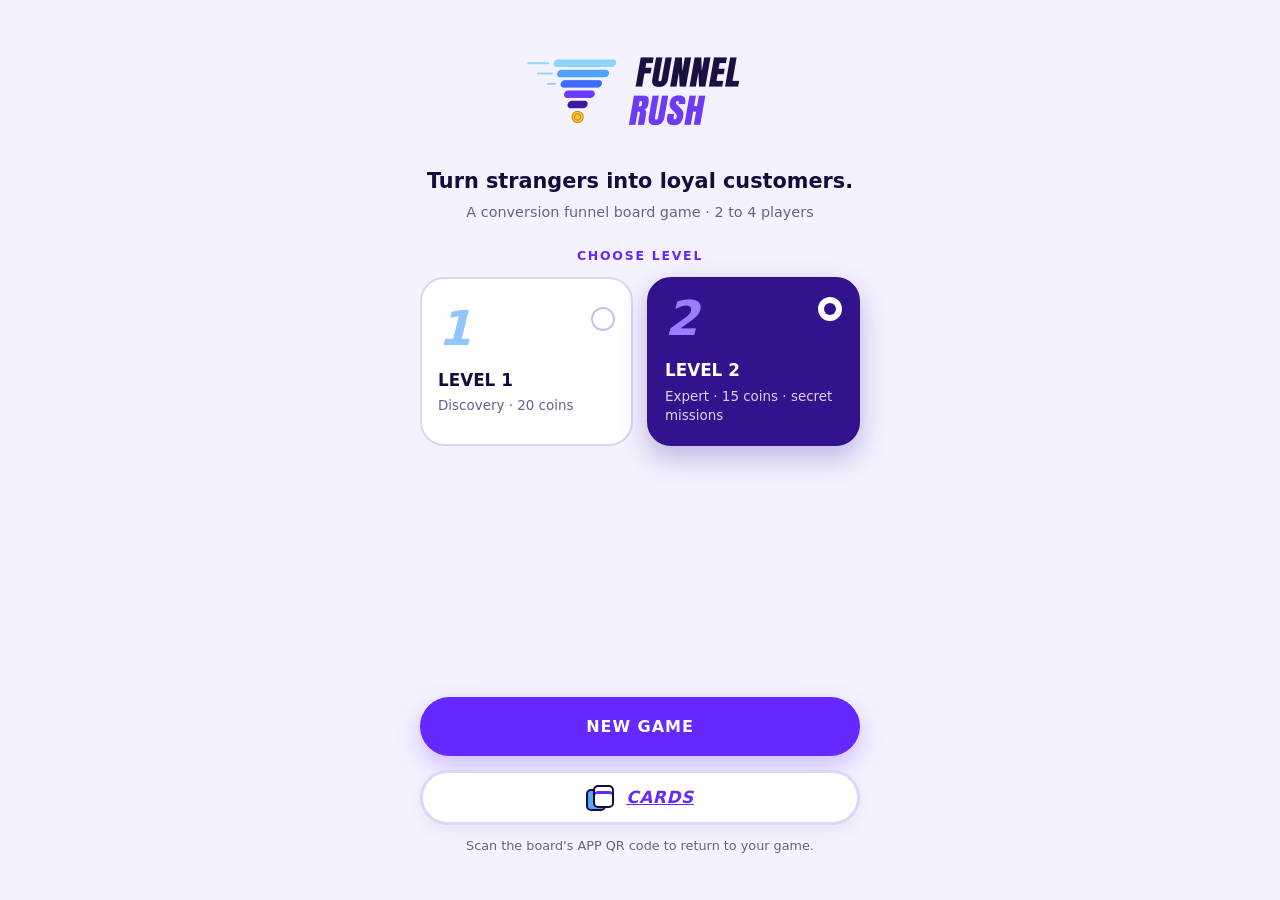
==== index.html @ 6dbc4355 "modif logo + ajout bouton cards" ====
<!doctype html>
<!-- Declare HTML5 document -->
<html lang="en">
<!-- Set document language to English -->
<head>
  <!-- UTF-8 character encoding -->
  <meta charset="utf-8">
  <!-- Mobile viewport configuration including safe-area support -->
  <meta name="viewport" content="width=device-width, initial-scale=1, viewport-fit=cover">
  <!-- Browser theme color matching lavender background -->
  <meta name="theme-color" content="#f4f2ff">
  <!-- Page title -->
  <title>Funnel Rush</title>
  <!-- Main stylesheet -->
  <link rel="stylesheet" href="./css/style.css">
  <!-- Main application module script -->
  <script type="module" src="./js/app.js"></script>
</head>
<body>
  <!-- Centered mobile-first app container -->
  <main class="app-shell">
    <!-- 1. HOME SCREEN -->
    <section id="screen-home" class="home-screen">
      <div>
        <!-- Brand logo (already includes Funnel Rush text) -->
        <img class="hero-logo" src="./FunnelRush_Logo.png" alt="Funnel Rush">
        <!-- Game tagline -->
        <h1 class="hero-title">Turn strangers into loyal customers.</h1>
        <!-- Format and player count note -->
        <p class="hero-subtitle">A conversion funnel board game · 2 to 4 players</p>

        <!-- Level selector prompt -->
        <p class="level-picker-label">Choose level</p>
        <!-- Two-option level radio group -->
        <div class="level-grid" role="radiogroup" aria-label="Choose level">
          <!-- Level 1 card -->
          <button type="button" class="level-card" data-level="1" aria-pressed="false">
            <div class="level-card-top">
              <span class="level-num">1</span>
              <span class="radio-dot"></span>
            </div>
            <div class="level-card-title">Level 1</div>
            <p class="level-card-desc">Discovery · 20 coins</p>
          </button>

          <!-- Level 2 card (selected by default) -->
          <button type="button" class="level-card level-2-card is-selected" data-level="2" aria-pressed="true">
            <div class="level-card-top">
              <span class="level-num">2</span>
              <span class="radio-dot"></span>
            </div>
            <div class="level-card-title">Level 2</div>
            <p class="level-card-desc">Expert · 15 coins · secret missions</p>
          </button>
        </div>
      </div>

      <div>
        <!-- Button advancing to player setup -->
        <button id="btn-new-game" type="button" class="cta-btn">New game</button>
        <!-- Bottom CARDS button opening the Card Guide -->
        <a href="./guide.html" class="cards-pill-btn"><span class="cards-icon" aria-hidden="true"></span><span>CARDS</span></a>
        <!-- Helper note for QR re-entry -->
        <p class="helper-note">Scan the board's APP QR code to return to your game.</p>
      </div>
    </section>

    <!-- 2. PLAYERS SCREEN -->
    <section id="screen-players" class="hidden">
      <!-- Top header with logo only and active level badge -->
      <header class="top-bar">
        <span class="brand-logo-only"><img src="./FunnelRush_Logo.png" alt="Funnel Rush"></span>
        <span id="players-level-badge" class="level-badge is-level-2">Level 2</span>
      </header>

      <!-- Screen heading and prompt -->
      <h1 class="screen-title">Players</h1>
      <p class="screen-subtitle">How many players are at the table?</p>

      <!-- Player count selector (2, 3, or 4) -->
      <div class="count-switcher" role="group" aria-label="Number of players">
        <button type="button" class="count-btn" data-count="2">2</button>
        <button type="button" class="count-btn is-active" data-count="3">3</button>
        <button type="button" class="count-btn" data-count="4">4</button>
      </div>

      <!-- Reminder about names and token colors -->
      <p class="screen-subtitle">Just first names. Each player keeps their token color.</p>

      <!-- Dynamic container for player name inputs -->
      <div id="player-inputs" class="player-inputs"></div>
      <!-- Validation error message if needed -->
      <p id="players-error" class="error-text hidden"></p>

      <!-- Start round 1 button -->
      <button id="btn-start-game" type="button" class="cta-btn">Start game</button>
      <!-- Bottom CARDS button below player names and start button -->
      <a href="./guide.html" class="cards-pill-btn"><span class="cards-icon" aria-hidden="true"></span><span>CARDS</span></a>
    </section>

    <!-- 3. ROUND SCREEN -->
    <section id="screen-round" class="hidden">
      <!-- Top header with logo only and level badge -->
      <header class="top-bar">
        <span class="brand-logo-only"><img src="./FunnelRush_Logo.png" alt="Funnel Rush"></span>
        <span id="round-level-badge" class="level-badge is-level-2">Level 2</span>
      </header>

      <!-- Round counter and 6-bar progress indicator -->
      <div class="round-hero">
        <p id="round-eyebrow" class="eyebrow">Round</p>
        <div id="round-counter" class="round-counter">1/6</div>
        <div id="round-bars" class="round-bars"></div>
      </div>

      <!-- Placeholder or drawn event card -->
      <div id="event-slot"></div>

      <!-- Single contextual round action button -->
      <button id="btn-round-action" type="button" class="cta-btn">Round 1: draw event</button>
      <!-- Bottom CARDS button below the round event and primary action -->
      <a href="./guide.html" class="cards-pill-btn"><span class="cards-icon" aria-hidden="true"></span><span>CARDS</span></a>
    </section>

    <!-- 4. FINAL SCORES SCREEN -->
    <section id="screen-scores" class="hidden">
      <!-- Top header with logo only and level badge -->
      <header class="top-bar">
        <span class="brand-logo-only"><img src="./FunnelRush_Logo.png" alt="Funnel Rush"></span>
        <span id="scores-level-badge" class="level-badge is-level-2">Level 2</span>
      </header>

      <!-- Screen title and instructions -->
      <h1 class="screen-title">Final scores</h1>
      <p id="scores-subtitle" class="screen-subtitle">Count your tokens on the board, enter the numbers, then check completed missions.</p>

      <!-- Score entry form -->
      <form id="scores-form" novalidate>
        <!-- Container where player score cards are rendered -->
        <div id="score-cards"></div>
        <!-- Submit button to calculate final points -->
        <button id="btn-calc-scores" type="submit" class="cta-btn is-gold">Calculate</button>
      </form>
      <!-- Bottom CARDS button at the bottom of the scores screen -->
      <a href="./guide.html" class="cards-pill-btn"><span class="cards-icon" aria-hidden="true"></span><span>CARDS</span></a>
    </section>

    <!-- 5. RESULTS SCREEN -->
    <section id="screen-results" class="hidden">
      <!-- Top header with logo only and level badge -->
      <header class="top-bar">
        <span class="brand-logo-only"><img src="./FunnelRush_Logo.png" alt="Funnel Rush"></span>
        <span id="results-level-badge" class="level-badge is-level-2">Level 2</span>
      </header>

      <!-- Results heading -->
      <h1 class="screen-title">Results</h1>

      <!-- Highlighted winner banner -->
      <div id="winner-banner"></div>
      <!-- Ranked list of remaining players -->
      <div id="runners-list"></div>

      <!-- Best conversion rate bonus legend -->
      <div class="bonus-legend">
        <span class="mini-coin"></span>
        <span>Best conversion rate: +3 bonus points.</span>
      </div>

      <!-- Button opening the reset confirmation modal -->
      <button id="btn-results-new-game" type="button" class="cta-btn is-outline">New game</button>
      <!-- Bottom CARDS button at the bottom of the results screen -->
      <a href="./guide.html" class="cards-pill-btn"><span class="cards-icon" aria-hidden="true"></span><span>CARDS</span></a>
    </section>
  </main>

  <!-- ROUND ADVANCEMENT CONFIRMATION MODAL -->
  <div id="modal-round" class="modal-backdrop hidden" role="dialog" aria-modal="true" aria-labelledby="modal-round-title">
    <div class="modal-card">
      <div class="modal-icon is-purple">?</div>
      <h2 id="modal-round-title" class="modal-title">Everyone played?</h2>
      <p id="modal-round-desc" class="modal-desc"></p>
      <div class="modal-actions">
        <button id="modal-round-cancel" type="button" class="modal-btn cancel">Cancel</button>
        <button id="modal-round-confirm" type="button" class="modal-btn confirm-purple">Yes</button>
      </div>
    </div>
  </div>

  <!-- ERASE GAME CONFIRMATION MODAL -->
  <div id="modal-reset" class="modal-backdrop hidden" role="dialog" aria-modal="true" aria-labelledby="modal-reset-title">
    <div class="modal-card">
      <div class="modal-icon is-danger">!</div>
      <h2 id="modal-reset-title" class="modal-title">Erase game?</h2>
      <p class="modal-desc">Scores will be deleted from this device.</p>
      <div class="modal-actions">
        <button id="modal-reset-cancel" type="button" class="modal-btn cancel">Cancel</button>
        <button id="modal-reset-confirm" type="button" class="modal-btn confirm-danger">Erase</button>
      </div>
    </div>
  </div>
</body>
</html>
---- css/style.css ----
/* Define reusable CSS custom properties (design tokens) for colors and border radii */
:root {
  --bg: #f4f2ff; /* Soft lavender main background */
  --surface: #ffffff; /* Pure white card background */
  --surface-soft: #ebe7fb; /* Light violet tint for secondary badges */
  --ink: #140d3b; /* Deep indigo-black for primary text and headings */
  --muted: #676285; /* Muted slate-violet for subtitles and helper text */
  --line: #dad4f5; /* Subtle border color for cards and inputs */
  --primary: #6528ff; /* Electric purple primary brand accent */
  --primary-hover: #5217eb; /* Darker purple on button hover */
  --level2-bg: #33128e; /* Deep violet surface for Level 2 indicators */
  --level2-tint: #9d7dff; /* Soft violet accent inside Level 2 elements */
  --gold: #f6be28; /* Gold coin and event header accent */
  --gold-soft: #fff6d6; /* Warm cream background for event cards */
  --gold-border: #d99b00; /* Gold border accent */
  --danger: #ff4e6a; /* Coral-pink accent for final round and delete modals */
  --radius-lg: 24px; /* Large rounded corners for main cards and modals */
  --radius-md: 18px; /* Medium rounded corners for list items and inputs */
  --radius-pill: 999px; /* Full pill radius for buttons and badges */
}

/* Apply border-box sizing to all elements so padding never inflates widths */
* {
  box-sizing: border-box;
}

/* Base document and body styling */
html, body {
  margin: 0; /* Remove default browser margins */
  padding: 0; /* Remove default browser padding */
  min-height: 100%; /* Ensure full vertical height */
  background: var(--bg); /* Apply lavender background */
  color: var(--ink); /* Apply primary text color */
  font-family: Inter, ui-sans-serif, system-ui, -apple-system, BlinkMacSystemFont, "Segoe UI", Roboto, sans-serif; /* Clean sans-serif stack */
  line-height: 1.45; /* Comfortable reading line spacing */
  -webkit-font-smoothing: antialiased; /* Crisp font rendering on WebKit browsers */
}

/* Inherit typography on buttons and inputs */
button, input {
  font: inherit; /* Match parent font family and size */
  color: inherit; /* Match parent text color */
}

/* Reset default button styles */
button {
  cursor: pointer; /* Show pointer cursor on interactive buttons */
  border: 0; /* Remove default border */
  background: none; /* Remove default background */
}

/* Utility class to hide elements reliably */
.hidden {
  display: none !important; /* Force hide even over other display rules */
}

/* Centered mobile-first container shell */
.app-shell {
  width: 100%; /* Full width on small screens */
  max-width: 480px; /* Constrain width like a mobile app screen */
  min-height: 100dvh; /* Fill dynamic viewport height */
  margin: 0 auto; /* Center horizontally */
  padding: 20px 20px 32px; /* Outer spacing */
  display: flex; /* Flex layout for vertical screen flow */
  flex-direction: column; /* Stack children vertically */
  position: relative; /* Positioning context for child elements */
}

/* Top navigation / status bar */
.top-bar {
  display: flex; /* Place logo and level badge side by side */
  align-items: center; /* Vertically center items */
  justify-content: space-between; /* Push items to opposite edges */
  gap: 12px; /* Minimum spacing between logo and badge */
  margin-bottom: 20px; /* Space below top bar */
}

/* Compact brand logo inside inner headers without duplicate text */
.brand-logo-only {
  display: inline-flex; /* Keep logo aligned cleanly on the left */
  align-items: center; /* Vertically center logo image */
  line-height: 1; /* Avoid extra line-height spacing */
}

/* Logo image size inside inner headers */
.brand-logo-only img {
  height: 34px; /* Crisp header logo height */
  width: auto; /* Keep natural aspect ratio */
  display: block; /* Prevent inline baseline gap */
}

/* Level pill badge in the header */
.level-badge {
  display: inline-flex; /* Inline flex pill */
  align-items: center; /* Vertically center label */
  justify-content: center; /* Horizontally center label */
  padding: 7px 16px; /* Inner pill padding */
  border-radius: var(--radius-pill); /* Pill shape */
  font-size: 0.78rem; /* Small uppercase label size */
  font-weight: 900; /* Heavy label weight */
  letter-spacing: 0.08em; /* Wide tracking for uppercase badge */
  text-transform: uppercase; /* Force uppercase text */
}

/* Styling for Level 1 badge */
.level-badge.is-level-1 {
  background: var(--surface); /* White background */
  color: var(--primary); /* Purple text */
  border: 2px solid var(--line); /* Soft lavender border */
}

/* Styling for Level 2 badge */
.level-badge.is-level-2 {
  background: var(--level2-bg); /* Deep violet background */
  color: #ffffff; /* White text */
}

/* Small uppercase label above major numbers or sections */
.eyebrow {
  margin: 0; /* Remove default margin */
  font-size: 0.78rem; /* Small uppercase size */
  font-weight: 900; /* Heavy weight */
  letter-spacing: 0.16em; /* Wide tracking */
  text-transform: uppercase; /* Uppercase styling */
  color: var(--primary); /* Default purple accent */
}

/* Red/coral eyebrow styling used on final round */
.eyebrow.is-final {
  color: var(--danger); /* Coral accent */
}

/* Reset top margins on headings and paragraphs */
h1, h2, h3, p {
  margin-top: 0; /* Prevent unexpected top spacing */
}

/* Home screen vertical layout */
.home-screen {
  flex: 1; /* Take available vertical height */
  display: flex; /* Flex column layout */
  flex-direction: column; /* Stack top content and bottom CTA */
  justify-content: space-between; /* Distribute top block and bottom action */
  text-align: center; /* Center-align home content */
  padding-top: 8px; /* Subtle top breathing room */
}

/* Main logo image on the home screen */
.hero-logo {
  max-width: 250px; /* Cap logo width */
  width: 100%; /* Responsive width */
  height: auto; /* Keep aspect ratio */
  margin: 4px auto 14px; /* Center horizontally and space below */
  display: block; /* Block element */
}

/* Main tagline on the home screen */
.hero-title {
  font-size: 1.3rem; /* Prominent tagline size */
  font-weight: 800; /* Bold weight */
  margin-bottom: 6px; /* Space before subtitle */
}

/* Subtitle explaining game format on home screen */
.hero-subtitle {
  color: var(--muted); /* Muted text */
  font-size: 0.9rem; /* Slightly smaller body text */
  margin-bottom: 24px; /* Space before level selector */
}

/* Label above the two level selector cards */
.level-picker-label {
  font-size: 0.78rem; /* Small uppercase label */
  font-weight: 900; /* Heavy weight */
  letter-spacing: 0.14em; /* Wide tracking */
  text-transform: uppercase; /* Uppercase text */
  color: var(--primary); /* Purple accent */
  margin-bottom: 12px; /* Space before cards */
}

/* Two-column grid for Level 1 and Level 2 cards */
.level-grid {
  display: grid; /* CSS grid */
  grid-template-columns: 1fr 1fr; /* Two equal columns */
  gap: 14px; /* Gap between cards */
  margin-bottom: 20px; /* Space below cards */
}

/* Individual level option card */
.level-card {
  position: relative; /* Positioning context */
  text-align: left; /* Left-align text inside card */
  border-radius: var(--radius-lg); /* Rounded card corners */
  padding: 18px 16px; /* Inner card padding */
  background: var(--surface); /* White background */
  border: 2px solid var(--line); /* Default border */
  transition: transform 0.15s ease, border-color 0.15s ease, box-shadow 0.15s ease; /* Smooth state transitions */
}

/* Press feedback on level card */
.level-card:active {
  transform: scale(0.98); /* Subtle press shrink */
}

/* Active selected state for Level 1 card */
.level-card.is-selected {
  border-color: var(--primary); /* Highlight border in purple */
  box-shadow: 0 10px 24px rgba(101, 40, 255, 0.14); /* Soft purple elevation */
}

/* Active selected state for Level 2 card */
.level-card.level-2-card.is-selected {
  background: var(--level2-bg); /* Deep violet fill */
  border-color: var(--level2-bg); /* Matching border */
  color: #ffffff; /* White text */
  box-shadow: 0 12px 28px rgba(51, 18, 142, 0.28); /* Deeper shadow */
}

/* Top row inside level card (big number + radio circle) */
.level-card-top {
  display: flex; /* Horizontal flex row */
  justify-content: space-between; /* Number left, radio right */
  align-items: flex-start; /* Align to top */
  margin-bottom: 18px; /* Space before title */
}

/* Giant italic number inside level card */
.level-num {
  font-size: 3rem; /* Large display number */
  font-weight: 900; /* Extra bold */
  font-style: italic; /* Italic slant */
  line-height: 0.9; /* Tight vertical height */
  color: #93c5fd; /* Light blue for Level 1 */
}

/* Soft purple number for Level 2 card */
.level-card.level-2-card .level-num {
  color: var(--level2-tint); /* Light violet tint */
}

/* Outer circle of the custom radio indicator */
.radio-dot {
  width: 24px; /* Circle width */
  height: 24px; /* Circle height */
  border-radius: 50%; /* Full circle */
  border: 2px solid #c9c2e8; /* Unselected ring color */
  display: grid; /* Center inner dot */
  place-items: center; /* Center both axes */
  background: #ffffff; /* White fill */
}

/* Selected radio ring on Level 1 */
.level-card.is-selected .radio-dot {
  border-color: var(--primary); /* Purple ring */
}

/* Selected radio ring on Level 2 */
.level-card.level-2-card.is-selected .radio-dot {
  border-color: #ffffff; /* White ring */
}

/* Inner dot when Level 1 card is selected */
.level-card.is-selected .radio-dot::after {
  content: ""; /* Required for pseudo-element */
  width: 12px; /* Inner dot diameter */
  height: 12px; /* Inner dot diameter */
  border-radius: 50%; /* Circular dot */
  background: var(--primary); /* Purple inner dot */
}

/* Inner dot when Level 2 card is selected */
.level-card.level-2-card.is-selected .radio-dot::after {
  background: var(--level2-bg); /* Deep violet inner dot on white ring */
}

/* Level card heading */
.level-card-title {
  font-size: 1.05rem; /* Card title size */
  font-weight: 900; /* Heavy weight */
  text-transform: uppercase; /* Uppercase */
  margin-bottom: 4px; /* Small gap below title */
}

/* Level card short description */
.level-card-desc {
  font-size: 0.84rem; /* Small description */
  color: var(--muted); /* Muted text */
  margin: 0; /* No bottom margin */
}

/* Light text for description inside selected Level 2 card */
.level-card.level-2-card.is-selected .level-card-desc {
  color: rgba(255, 255, 255, 0.82); /* Translucent white */
}

/* Primary full-width pill CTA button */
.cta-btn {
  width: 100%; /* Full width */
  padding: 18px 22px; /* Generous touch target */
  border-radius: var(--radius-pill); /* Pill shape */
  font-size: 1rem; /* Button text size */
  font-weight: 900; /* Heavy weight */
  letter-spacing: 0.06em; /* Uppercase tracking */
  text-transform: uppercase; /* Uppercase label */
  background: var(--primary); /* Purple background */
  color: #ffffff; /* White text */
  box-shadow: 0 10px 24px rgba(101, 40, 255, 0.25); /* Soft elevation */
  transition: transform 0.14s ease, background 0.14s ease; /* Smooth feedback */
}

/* Hover state for primary CTA */
.cta-btn:hover {
  background: var(--primary-hover); /* Darker purple */
}

/* Active press state for CTA */
.cta-btn:active {
  transform: scale(0.985); /* Slight press down */
}

/* Gold CTA variant used for final score calculation */
.cta-btn.is-gold {
  background: var(--gold); /* Gold fill */
  color: var(--ink); /* Dark text for contrast */
  box-shadow: 0 10px 24px rgba(246, 190, 40, 0.3); /* Gold shadow */
}

/* Outlined secondary CTA variant */
.cta-btn.is-outline {
  background: #ffffff; /* White fill */
  color: var(--primary); /* Purple text */
  border: 2px solid var(--primary); /* Purple border */
  box-shadow: none; /* Flat outline style */
}

/* Pill button matching bouton cards.png (double card icon + purple CARDS label) */
.cards-pill-btn {
  width: 100%; /* Full width inside mobile container */
  margin-top: 14px; /* Space below preceding block or CTA */
  padding: 12px 20px; /* Pill height matching visual mockup */
  border-radius: var(--radius-pill); /* Full capsule border radius */
  background: var(--surface); /* Crisp white interior fill */
  border: 3px solid #dcd6f7; /* Soft lavender pill border */
  color: var(--primary); /* Electric purple label color */
  font-size: 1.05rem; /* Bold pill label size */
  font-weight: 900; /* Heavy display weight */
  font-style: italic; /* Dynamic italic styling */
  letter-spacing: 0.04em; /* Slight letter spacing */
  text-transform: uppercase; /* Force uppercase CARDS */
  display: inline-flex; /* Align icon and label horizontally */
  align-items: center; /* Vertically center icon and text */
  justify-content: center; /* Center content inside pill */
  gap: 12px; /* Space between card stack icon and CARDS text */
  box-shadow: 0 6px 16px rgba(20, 13, 59, 0.05); /* Subtle elevation */
  transition: transform 0.14s ease, border-color 0.14s ease; /* Smooth feedback */
}

/* Hover feedback on CARDS pill button */
.cards-pill-btn:hover {
  border-color: var(--primary); /* Highlight border in purple on hover */
}

/* Active press feedback on CARDS pill button */
.cards-pill-btn:active {
  transform: scale(0.985); /* Subtle press shrink */
}

/* Double overlapping cards icon inside CARDS pill button */
.cards-icon {
  position: relative; /* Anchor overlapping back and front cards */
  width: 28px; /* Icon bounding width */
  height: 24px; /* Icon bounding height */
  flex-shrink: 0; /* Prevent icon distortion */
}

/* Back blue card of the overlapping pair */
.cards-icon::before {
  content: ""; /* Required for pseudo-element */
  position: absolute; /* Position slightly left and down */
  left: 0; /* Left offset */
  top: 4px; /* Top offset */
  width: 16px; /* Card width */
  height: 18px; /* Card height */
  border-radius: 5px; /* Rounded card corners */
  background: #55a8ff; /* Sky/royal blue card fill */
  border: 2.5px solid var(--ink); /* Dark ink outline */
}

/* Front white card of the overlapping pair */
.cards-icon::after {
  content: ""; /* Required for pseudo-element */
  position: absolute; /* Position overlapping to the right and top */
  right: 0; /* Right offset */
  top: 0; /* Top offset */
  width: 17px; /* Card width */
  height: 19px; /* Card height */
  border-radius: 5px; /* Rounded card corners */
  background: #ffffff; /* White card face */
  border: 2.5px solid var(--ink); /* Dark ink outline */
  box-shadow: inset 0 5px 0 -1px #ffffff, inset 0 8px 0 -1px var(--primary); /* Small purple bar inside front card */
}

/* Subtle helper caption below actions */
.helper-note {
  margin-top: 12px; /* Top spacing */
  font-size: 0.8rem; /* Small caption size */
  color: var(--muted); /* Muted text */
  text-align: center; /* Centered text */
}

/* Large italic screen title used on inner screens */
.screen-title {
  font-size: 2.2rem; /* Bold display size */
  font-weight: 900; /* Extra bold */
  font-style: italic; /* Italic emphasis */
  text-transform: uppercase; /* Uppercase */
  letter-spacing: -0.01em; /* Tight display kerning */
  margin-bottom: 4px; /* Space below heading */
}

/* Subtitle below screen title */
.screen-subtitle {
  color: var(--muted); /* Muted text */
  font-size: 0.95rem; /* Body size */
  margin-bottom: 18px; /* Space below subtitle */
}

/* 3-button switcher for choosing 2, 3, or 4 players */
.count-switcher {
  display: grid; /* Grid layout */
  grid-template-columns: repeat(3, 1fr); /* 3 equal columns */
  gap: 10px; /* Gap between count buttons */
  margin-bottom: 18px; /* Space below switcher */
}

/* Individual player count button */
.count-btn {
  padding: 14px 10px; /* Button padding */
  border-radius: 16px; /* Rounded corners */
  background: var(--surface); /* White background */
  border: 2px solid var(--line); /* Default border */
  font-size: 1.35rem; /* Large number */
  font-weight: 900; /* Heavy weight */
  font-style: italic; /* Italic number */
  color: var(--ink); /* Dark text */
}

/* Selected player count button */
.count-btn.is-active {
  background: var(--primary); /* Purple fill */
  border-color: var(--primary); /* Matching border */
  color: #ffffff; /* White text */
}

/* Stack of player name inputs */
.player-inputs {
  display: flex; /* Vertical stack */
  flex-direction: column; /* Column direction */
  gap: 12px; /* Space between rows */
  margin-bottom: 24px; /* Space before start button */
}

/* Row containing player color swatch and name input */
.player-name-row {
  display: flex; /* Horizontal row */
  align-items: center; /* Vertically center swatch and input */
  gap: 12px; /* Gap between swatch and field */
}

/* Colored token circle representing each player */
.token-swatch {
  width: 26px; /* Circle diameter */
  height: 26px; /* Circle diameter */
  border-radius: 50%; /* Full circle */
  flex-shrink: 0; /* Prevent squishing */
  border: 4px solid var(--ink); /* Dark ring around token color */
}

/* Text input for player name */
.name-input {
  flex: 1; /* Fill remaining row width */
  padding: 14px 16px; /* Comfortable input padding */
  border-radius: 16px; /* Rounded input box */
  background: var(--surface); /* White background */
  border: 2px solid var(--line); /* Default border */
  font-size: 1rem; /* Input text size */
  font-weight: 700; /* Bold name text */
  outline: none; /* Custom focus border used instead */
}

/* Focus state on player name input */
.name-input:focus {
  border-color: var(--primary); /* Highlight border on focus */
}

/* Centered round header block */
.round-hero {
  text-align: center; /* Center round indicator */
  margin-bottom: 18px; /* Space before event card */
}

/* Giant round fraction display (e.g. 1/6, 3/6, 6/6) */
.round-counter {
  font-size: 4.2rem; /* Very large counter */
  font-weight: 900; /* Extra bold */
  font-style: italic; /* Italic styling */
  line-height: 0.95; /* Tight line height */
  margin: 6px 0 14px; /* Vertical spacing */
}

/* 6-segment progress indicator row */
.round-bars {
  display: grid; /* Grid of 6 segments */
  grid-template-columns: repeat(6, 1fr); /* 6 equal bars */
  gap: 8px; /* Gap between segments */
}

/* Single round progress bar segment */
.round-bar {
  height: 7px; /* Thin bar height */
  border-radius: var(--radius-pill); /* Pill ends */
  background: #dcd6f7; /* Inactive segment color */
}

/* Completed/active round segment */
.round-bar.is-done {
  background: var(--primary); /* Purple active bar */
}

/* Final round (6/6) progress bar color */
.round-bar.is-final {
  background: var(--danger); /* Coral bar on last round */
}

/* Dashed placeholder box before drawing the round's event */
.event-placeholder {
  border: 2.5px dashed #9d87f5; /* Dashed purple border */
  border-radius: var(--radius-lg); /* Rounded box */
  background: rgba(255, 255, 255, 0.72); /* Translucent white card */
  padding: 36px 22px; /* Generous inner spacing */
  text-align: center; /* Centered text */
  margin-bottom: 22px; /* Space before action button */
}

/* Question mark badge inside placeholder */
.q-badge {
  width: 56px; /* Badge diameter */
  height: 56px; /* Badge diameter */
  border-radius: 50%; /* Circular badge */
  background: var(--surface-soft); /* Soft purple circle */
  color: var(--primary); /* Purple question mark */
  font-size: 1.6rem; /* Large question mark */
  font-weight: 900; /* Bold weight */
  display: grid; /* Center character */
  place-items: center; /* Center horizontally and vertically */
  margin: 0 auto 14px; /* Center horizontally and space below */
}

/* Drawn event card container */
.event-card-box {
  border-radius: var(--radius-lg); /* Rounded card */
  overflow: hidden; /* Clip header corners cleanly */
  background: var(--gold-soft); /* Soft yellow card body */
  border: 2px solid var(--gold-border); /* Gold border */
  margin-bottom: 22px; /* Space before button */
  box-shadow: 0 10px 24px rgba(217, 155, 0, 0.12); /* Subtle warm shadow */
}

/* Yellow banner header at top of event card */
.event-card-head {
  background: var(--gold); /* Solid gold banner */
  padding: 12px 18px; /* Header padding */
  display: flex; /* Label left, exclamation circle right */
  align-items: center; /* Vertically center */
  justify-content: space-between; /* Spread items */
  font-size: 0.78rem; /* Small banner text */
  font-weight: 900; /* Heavy weight */
  letter-spacing: 0.12em; /* Uppercase tracking */
  text-transform: uppercase; /* Uppercase */
}

/* Dark circular exclamation badge inside event header */
.event-excl {
  width: 24px; /* Circle diameter */
  height: 24px; /* Circle diameter */
  border-radius: 50%; /* Full circle */
  background: var(--ink); /* Dark fill */
  color: #ffffff; /* White exclamation mark */
  display: grid; /* Center symbol */
  place-items: center; /* Center both axes */
  font-size: 0.85rem; /* Symbol size */
}

/* Body area of the event card */
.event-card-body {
  padding: 20px 18px; /* Card body padding */
}

/* Event name heading */
.event-title {
  font-size: 1.55rem; /* Bold event title */
  font-weight: 900; /* Heavy weight */
  font-style: italic; /* Italic emphasis */
  text-transform: uppercase; /* Uppercase */
  margin-bottom: 10px; /* Space before effect */
}

/* Event effect description */
.event-effect {
  font-size: 1rem; /* Readable effect text */
  font-weight: 700; /* Semi-bold/bold */
  margin-bottom: 18px; /* Space before footer note */
}

/* Footer reminder inside event card */
.event-footer-tip {
  border-top: 1px solid rgba(20, 13, 59, 0.14); /* Subtle divider line */
  padding-top: 12px; /* Space above note */
  font-size: 0.84rem; /* Small note size */
  color: var(--muted); /* Muted text */
  margin: 0; /* No bottom margin */
}

/* Player score entry card on Final Scores screen */
.score-card {
  background: var(--surface); /* White card */
  border: 2px solid var(--line); /* Default border */
  border-radius: var(--radius-lg); /* Rounded card */
  padding: 16px; /* Inner padding */
  margin-bottom: 14px; /* Gap between player score cards */
}

/* Highlight card border when validation fails */
.score-card.has-error {
  border-color: var(--danger); /* Coral error border */
}

/* Header row inside score card (player name + optional Mission +5 toggle) */
.score-card-head {
  display: flex; /* Horizontal row */
  align-items: center; /* Vertically center */
  justify-content: space-between; /* Name left, mission toggle right */
  gap: 10px; /* Gap between elements */
  margin-bottom: 12px; /* Space before 2x2 inputs */
}

/* Player name and color dot inside score card */
.player-ident {
  display: flex; /* Horizontal flex */
  align-items: center; /* Center vertically */
  gap: 10px; /* Gap between swatch and name */
  font-size: 1.15rem; /* Player name size */
  font-weight: 900; /* Heavy weight */
  text-transform: uppercase; /* Uppercase name */
}

/* Mission +5 checkbox pill toggle (Level 2 only) */
.mission-toggle {
  display: inline-flex; /* Inline pill */
  align-items: center; /* Center checkbox and text */
  gap: 8px; /* Space between checkbox and label */
  padding: 8px 12px; /* Pill padding */
  border-radius: 12px; /* Rounded pill */
  border: 2px solid var(--line); /* Border */
  background: var(--bg); /* Soft background */
  font-size: 0.76rem; /* Compact label */
  font-weight: 900; /* Heavy weight */
  text-transform: uppercase; /* Uppercase */
  cursor: pointer; /* Pointer cursor */
}

/* Native checkbox inside mission toggle */
.mission-toggle input {
  accent-color: var(--primary); /* Purple checkbox accent */
  width: 16px; /* Checkbox width */
  height: 16px; /* Checkbox height */
}

/* Checked visual state for Mission +5 pill */
.mission-toggle.is-checked {
  background: var(--level2-bg); /* Deep violet fill */
  border-color: var(--level2-bg); /* Matching border */
  color: #ffffff; /* White text */
}

/* 2x2 grid for the 4 numeric inputs per player */
.metrics-grid {
  display: grid; /* Grid layout */
  grid-template-columns: 1fr 1fr; /* Two columns */
  gap: 10px; /* Gap between metric boxes */
}

/* Individual metric input tile */
.metric-box {
  position: relative; /* Context for left accent bar */
  background: #f6f4ff; /* Soft input tile fill */
  border: 2px solid transparent; /* Reserve border space */
  border-radius: 14px; /* Rounded tile */
  padding: 10px 12px 10px 16px; /* Extra left padding for accent bar */
}

/* Left vertical color stripe on metric tile */
.metric-box::before {
  content: ""; /* Required for pseudo-element */
  position: absolute; /* Position on left edge */
  left: 6px; /* Inset from left */
  top: 10px; /* Top inset */
  bottom: 10px; /* Bottom inset */
  width: 4px; /* Thin vertical bar */
  border-radius: 99px; /* Rounded bar ends */
  background: var(--primary); /* Default purple bar */
}

/* Gold accent bar for remaining coins */
.metric-box.is-gold::before {
  background: var(--gold); /* Gold bar */
}

/* Dark accent bar for market tokens */
.metric-box.is-dark::before {
  background: var(--ink); /* Dark bar */
}

/* Focus state when typing inside a metric tile */
.metric-box:focus-within {
  border-color: var(--primary); /* Purple border */
  background: #ffffff; /* Bright white surface */
}

/* Metric tile label */
.metric-box label {
  display: block; /* Block label above number */
  font-size: 0.68rem; /* Small uppercase label */
  font-weight: 800; /* Bold label */
  letter-spacing: 0.08em; /* Tracking */
  text-transform: uppercase; /* Uppercase */
  color: var(--muted); /* Muted color */
  margin-bottom: 2px; /* Small gap before input */
}

/* Numeric input inside metric tile */
.metric-box input {
  width: 100%; /* Full tile width */
  border: 0; /* Borderless inside tile */
  background: transparent; /* Transparent fill */
  font-size: 1.35rem; /* Large numeric display */
  font-weight: 900; /* Heavy numbers */
  outline: none; /* Clean focus */
  padding: 0; /* No extra padding */
}

/* Validation error message text */
.error-text {
  color: var(--danger); /* Coral error color */
  font-size: 0.82rem; /* Small readable error */
  font-weight: 700; /* Bold error text */
  margin-top: 8px; /* Space above message */
}

/* Highlighted winner card on Results screen */
.winner-card {
  background: var(--primary); /* Purple winner card */
  color: #ffffff; /* White text */
  border-radius: var(--radius-lg); /* Rounded card */
  padding: 20px; /* Inner padding */
  display: flex; /* Left info + right coin badge */
  align-items: center; /* Vertically center */
  justify-content: space-between; /* Spread info and score coin */
  gap: 14px; /* Gap between left and right */
  margin-bottom: 14px; /* Space before runners-up */
  box-shadow: 0 14px 30px rgba(101, 40, 255, 0.25); /* Elevation shadow */
}

/* Small "WINNER" label inside winner card */
.winner-eyebrow {
  font-size: 0.72rem; /* Small label */
  font-weight: 900; /* Heavy weight */
  letter-spacing: 0.16em; /* Wide tracking */
  text-transform: uppercase; /* Uppercase */
  opacity: 0.85; /* Subtle contrast */
  margin-bottom: 6px; /* Space below label */
}

/* Winner name row */
.winner-name-row {
  display: flex; /* Color dot + name */
  align-items: center; /* Vertically center */
  gap: 10px; /* Space between dot and name */
  font-size: 1.8rem; /* Large winner name */
  font-weight: 900; /* Extra bold */
  font-style: italic; /* Italic display */
  text-transform: uppercase; /* Uppercase */
  line-height: 1.05; /* Tight line height */
}

/* White-bordered color dot next to winner name */
.winner-dot {
  width: 22px; /* Dot diameter */
  height: 22px; /* Dot diameter */
  border-radius: 50%; /* Full circle */
  border: 3px solid #ffffff; /* White outline */
  flex-shrink: 0; /* Prevent shrinking */
}

/* Conversion rate and bonus summary inside winner card */
.winner-meta {
  font-size: 0.88rem; /* Meta text size */
  margin-top: 8px; /* Space above meta */
  opacity: 0.92; /* Slightly softer white */
}

/* Gold coin medallion displaying total points */
.score-coin {
  width: 88px; /* Coin width */
  height: 88px; /* Coin height */
  border-radius: 50%; /* Circular coin */
  background: var(--gold); /* Gold background */
  color: var(--ink); /* Dark points text */
  border: 4px solid #e0a300; /* Outer gold rim */
  display: flex; /* Stack points and "POINTS" label */
  flex-direction: column; /* Vertical stack */
  align-items: center; /* Center horizontally */
  justify-content: center; /* Center vertically */
  flex-shrink: 0; /* Keep circular shape */
  box-shadow: inset 0 0 0 3px rgba(255, 255, 255, 0.45); /* Inner coin shine */
}

/* Total score number inside coin */
.score-coin strong {
  font-size: 1.85rem; /* Prominent score */
  font-weight: 900; /* Extra bold */
  line-height: 1; /* Tight height */
}

/* "POINTS" caption inside coin */
.score-coin span {
  font-size: 0.65rem; /* Small label */
  font-weight: 900; /* Heavy weight */
  letter-spacing: 0.1em; /* Tracking */
}

/* Secondary ranking row for positions 2, 3, and 4 */
.runner-up-card {
  background: var(--surface); /* White card */
  border: 2px solid var(--line); /* Soft border */
  border-radius: 18px; /* Rounded card */
  padding: 14px 16px; /* Inner padding */
  display: flex; /* Left rank + info, right points */
  align-items: center; /* Vertically center */
  justify-content: space-between; /* Spread left and right */
  gap: 12px; /* Gap */
  margin-bottom: 10px; /* Space between rows */
}

/* Circular position badge (2, 3, 4) */
.rank-badge {
  width: 30px; /* Badge width */
  height: 30px; /* Badge height */
  border-radius: 50%; /* Circle */
  color: #ffffff; /* White rank digit */
  font-weight: 900; /* Bold digit */
  display: grid; /* Center digit */
  place-items: center; /* Center both axes */
  flex-shrink: 0; /* Keep circle */
}

/* Runner-up player name */
.runner-title {
  font-weight: 900; /* Bold name */
  text-transform: uppercase; /* Uppercase */
  font-size: 1rem; /* Name size */
}

/* Runner-up breakdown subtitle */
.runner-sub {
  font-size: 0.8rem; /* Small breakdown text */
  color: var(--muted); /* Muted text */
}

/* Runner-up total points label */
.runner-pts {
  font-size: 1.2rem; /* Points size */
  font-weight: 900; /* Heavy weight */
  font-style: italic; /* Italic styling */
  color: var(--primary); /* Purple score */
  white-space: nowrap; /* Prevent line wrap */
}

/* Footer note explaining the +3 best conversion rate bonus */
.bonus-legend {
  display: flex; /* Coin + text */
  align-items: center; /* Center vertically */
  gap: 10px; /* Gap between coin and text */
  font-size: 0.85rem; /* Small text */
  color: var(--muted); /* Muted color */
  margin: 14px 0 22px; /* Vertical spacing */
}

/* Small gold coin icon next to bonus note */
.mini-coin {
  width: 24px; /* Diameter */
  height: 24px; /* Diameter */
  border-radius: 50%; /* Circle */
  background: var(--gold); /* Gold fill */
  border: 2px solid var(--gold-border); /* Gold rim */
  flex-shrink: 0; /* Keep circular */
}

/* Full-screen translucent overlay for confirmation dialogs */
.modal-backdrop {
  position: fixed; /* Cover viewport */
  inset: 0; /* Top/right/bottom/left 0 */
  background: rgba(20, 13, 59, 0.58); /* Dimmed indigo backdrop */
  display: grid; /* Center modal card */
  place-items: center; /* Center both axes */
  padding: 20px; /* Screen edge padding */
  z-index: 40; /* Above regular content */
}

/* Centered dialog box inside modal backdrop */
.modal-card {
  width: 100%; /* Full width up to max-width */
  max-width: 380px; /* Dialog width */
  background: var(--surface); /* White modal surface */
  border-radius: var(--radius-lg); /* Rounded dialog */
  padding: 26px 22px 22px; /* Inner spacing */
  text-align: center; /* Centered dialog text */
  box-shadow: 0 20px 44px rgba(20, 13, 59, 0.25); /* Modal elevation */
}

/* Circular icon at top of modal */
.modal-icon {
  width: 56px; /* Circle width */
  height: 56px; /* Circle height */
  border-radius: 50%; /* Full circle */
  margin: 0 auto 14px; /* Center and space below */
  display: grid; /* Center glyph */
  place-items: center; /* Center both axes */
  font-size: 1.5rem; /* Icon size */
  font-weight: 900; /* Bold glyph */
  color: #ffffff; /* White icon */
}

/* Purple icon variant for round confirmation */
.modal-icon.is-purple {
  background: var(--primary); /* Purple fill */
}

/* Coral icon variant for delete/reset confirmation */
.modal-icon.is-danger {
  background: var(--danger); /* Coral fill */
}

/* Modal title heading */
.modal-title {
  font-size: 1.45rem; /* Bold modal title */
  font-weight: 900; /* Heavy weight */
  font-style: italic; /* Italic emphasis */
  text-transform: uppercase; /* Uppercase */
  margin-bottom: 8px; /* Space before description */
}

/* Modal description paragraph */
.modal-desc {
  color: var(--muted); /* Muted text */
  font-size: 0.92rem; /* Body size */
  margin-bottom: 20px; /* Space before buttons */
}

/* Two-button action row inside modal */
.modal-actions {
  display: grid; /* Two equal buttons */
  grid-template-columns: 1fr 1fr; /* Two columns */
  gap: 12px; /* Gap between Cancel and Confirm */
}

/* Base modal action button */
.modal-btn {
  padding: 14px 12px; /* Button padding */
  border-radius: var(--radius-pill); /* Pill shape */
  font-size: 0.85rem; /* Compact button label */
  font-weight: 900; /* Heavy weight */
  text-transform: uppercase; /* Uppercase */
  letter-spacing: 0.05em; /* Tracking */
}

/* Cancel button styling */
.modal-btn.cancel {
  background: #ffffff; /* White fill */
  border: 2px solid var(--ink); /* Dark outline */
  color: var(--ink); /* Dark text */
}

/* Purple confirm button for advancing round */
.modal-btn.confirm-purple {
  background: var(--primary); /* Purple fill */
  color: #ffffff; /* White text */
}

/* Coral confirm button for erasing game */
.modal-btn.confirm-danger {
  background: var(--danger); /* Coral fill */
  color: #ffffff; /* White text */
}

/* Guide intro prompt text */
.guide-tap-hint {
  color: var(--primary); /* Purple hint text matching mockup */
  font-size: 0.92rem; /* Readable size */
  font-weight: 600; /* Medium-bold */
  margin-bottom: 18px; /* Space before first floor group */
}

/* Section wrapper for each funnel stage in the guide list */
.floor-group {
  margin-bottom: 22px; /* Space between funnel stages */
}

/* Colored pill header for each funnel stage */
.floor-header-pill {
  display: inline-block; /* Pill sizing to text */
  padding: 7px 18px; /* Pill padding */
  border-radius: var(--radius-pill); /* Pill shape */
  font-size: 0.8rem; /* Uppercase badge size */
  font-weight: 900; /* Heavy weight */
  letter-spacing: 0.08em; /* Tracking */
  text-transform: uppercase; /* Uppercase */
  margin-bottom: 12px; /* Space before cards list */
}

/* Stack of compact card rows inside a floor */
.floor-cards-stack {
  display: flex; /* Vertical stack */
  flex-direction: column; /* Column layout */
  gap: 10px; /* Gap between card list rows */
}

/* Clickable card row in the Card Guide list */
.card-row-btn {
  position: relative; /* Positioning context for left colored bar */
  width: 100%; /* Full width */
  display: flex; /* Title left, optional L2 pill + coin + chevron right */
  align-items: center; /* Vertically center */
  justify-content: space-between; /* Spread left and right groups */
  gap: 10px; /* Gap between groups */
  background: var(--surface); /* White row card */
  border: 2px solid var(--line); /* Soft border */
  border-radius: 16px; /* Rounded row */
  padding: 15px 16px 15px 22px; /* Extra left padding for colored bar */
  text-align: left; /* Left-align card name */
  overflow: hidden; /* Clip left colored bar cleanly */
  transition: transform 0.12s ease, border-color 0.12s ease; /* Smooth feedback */
}

/* Left colored strip on each card row matching the funnel stage */
.card-row-btn::before {
  content: ""; /* Required for pseudo-element */
  position: absolute; /* Pin to left side */
  left: 0; /* Flush left */
  top: 0; /* Flush top */
  bottom: 0; /* Flush bottom */
  width: 9px; /* Stripe width */
  background: var(--row-floor-color, var(--primary)); /* Stage color passed via inline CSS var */
}

/* Hover feedback on guide list row */
.card-row-btn:hover {
  border-color: var(--primary); /* Purple border on hover */
}

/* Press state on guide list row */
.card-row-btn:active {
  transform: scale(0.99); /* Subtle press */
}

/* Card name inside list row */
.card-row-title {
  font-size: 1rem; /* Card title size */
  font-weight: 900; /* Heavy weight */
  text-transform: uppercase; /* Uppercase matching mockup */
  letter-spacing: 0.01em; /* Slight tracking */
}

/* Right cluster inside card row (L2 badge, gold cost circle, chevron) */
.card-row-meta {
  display: inline-flex; /* Horizontal cluster */
  align-items: center; /* Vertically center */
  gap: 10px; /* Spacing between elements */
  flex-shrink: 0; /* Prevent squishing */
}

/* Small "L2" pill inside guide list row */
.l2-mini-pill {
  background: var(--level2-bg); /* Deep violet fill */
  color: #ffffff; /* White text */
  font-size: 0.72rem; /* Compact pill font */
  font-weight: 900; /* Heavy weight */
  padding: 3px 9px; /* Pill padding */
  border-radius: var(--radius-pill); /* Pill shape */
  letter-spacing: 0.05em; /* Tracking */
}

/* Gold coin circle showing card cost in the list row */
.coin-cost-circle {
  width: 28px; /* Coin diameter */
  height: 28px; /* Coin diameter */
  border-radius: 50%; /* Circle */
  background: var(--gold); /* Gold fill */
  border: 2px solid var(--gold-border); /* Gold rim */
  color: var(--ink); /* Dark cost digit */
  font-size: 0.85rem; /* Cost number size */
  font-weight: 900; /* Bold number */
  display: grid; /* Center digit */
  place-items: center; /* Center both axes */
  box-shadow: inset 0 0 0 2px rgba(255, 255, 255, 0.45); /* Inner shine */
}

/* Right chevron arrow in card row */
.row-chevron {
  color: var(--muted); /* Muted arrow */
  font-size: 1.1rem; /* Arrow size */
  font-weight: 800; /* Bold arrow */
  line-height: 1; /* Compact line height */
}

/* Back link ("< All cards") at top of single card detail view */
.back-link-btn {
  display: inline-flex; /* Arrow + label */
  align-items: center; /* Vertically center */
  gap: 6px; /* Small space */
  color: var(--primary); /* Purple text */
  font-size: 0.92rem; /* Readable link size */
  font-weight: 700; /* Semi-bold/bold */
  margin-bottom: 14px; /* Space below link */
  padding: 4px 0; /* Touch area */
}

/* Detail card container */
.detail-card {
  position: relative; /* Positioning context for top colored strip */
  background: var(--surface); /* White card */
  border: 2px solid var(--line); /* Soft border */
  border-radius: var(--radius-lg); /* Rounded card */
  padding: 22px 20px 24px; /* Generous inner padding */
  margin-top: 10px; /* Space below stage pill */
  margin-bottom: 22px; /* Space before Next Card button */
  overflow: hidden; /* Clip top colored strip cleanly */
  box-shadow: 0 12px 28px rgba(20, 13, 59, 0.06); /* Soft elevation */
}

/* Top colored band along top edge of detail card */
.detail-card::before {
  content: ""; /* Required for pseudo-element */
  position: absolute; /* Pin to top */
  left: 0; /* Left edge */
  right: 0; /* Right edge */
  top: 0; /* Top edge */
  height: 12px; /* Band height */
  background: var(--detail-floor-color, var(--primary)); /* Stage color */
}

/* Top header inside detail card (title + large gold coin) */
.detail-card-head {
  display: flex; /* Title left, large coin right */
  align-items: flex-start; /* Align top */
  justify-content: space-between; /* Spread title and coin */
  gap: 14px; /* Gap */
  margin-top: 6px; /* Below top band */
  margin-bottom: 18px; /* Space before first section */
}

/* Large uppercase italic card title in detail view */
.detail-card-title {
  font-size: 1.85rem; /* Prominent card name */
  font-weight: 900; /* Extra bold */
  font-style: italic; /* Italic display */
  text-transform: uppercase; /* Uppercase */
  line-height: 1.05; /* Tight line height */
  margin: 0; /* Remove default margin */
}

/* Large gold coin displaying card cost on detail card */
.detail-coin {
  width: 58px; /* Large coin width */
  height: 58px; /* Large coin height */
  border-radius: 50%; /* Circle */
  background: var(--gold); /* Gold fill */
  border: 3px solid var(--gold-border); /* Gold rim */
  color: var(--ink); /* Dark cost text */
  font-size: 1.5rem; /* Large cost digit */
  font-weight: 900; /* Extra bold */
  display: grid; /* Center digit */
  place-items: center; /* Center both axes */
  flex-shrink: 0; /* Keep circular */
  box-shadow: inset 0 0 0 3px rgba(255, 255, 255, 0.45); /* Inner coin detail */
}

/* Section block inside detail card (EFFECT, WHAT IS IT?, EXAMPLE) */
.detail-section {
  padding-top: 14px; /* Space above text */
  margin-top: 14px; /* Space below divider */
  border-top: 1px solid var(--line); /* Divider line between sections */
}

/* First section doesn't need top divider */
.detail-section:first-of-type {
  border-top: 0; /* No top border */
  padding-top: 0; /* No top padding */
  margin-top: 0; /* No top margin */
}

/* Uppercase purple section heading inside detail card */
.detail-label {
  font-size: 0.75rem; /* Small label */
  font-weight: 900; /* Heavy weight */
  letter-spacing: 0.14em; /* Wide tracking */
  text-transform: uppercase; /* Uppercase */
  color: var(--primary); /* Purple label */
  margin-bottom: 6px; /* Small gap before body text */
}

/* Effect text inside detail card */
.detail-effect {
  font-size: 1.05rem; /* Clear effect text */
  font-weight: 800; /* Bold weight */
  margin: 0; /* Clean margin */
}

/* Definition text inside detail card */
.detail-definition {
  font-size: 0.96rem; /* Comfortable reading size */
  font-weight: 500; /* Medium weight */
  margin: 0; /* Clean margin */
}

/* Example text inside detail card */
.detail-example {
  font-size: 0.92rem; /* Slightly softer size */
  color: var(--muted); /* Muted text */
  margin: 0; /* Clean margin */
}
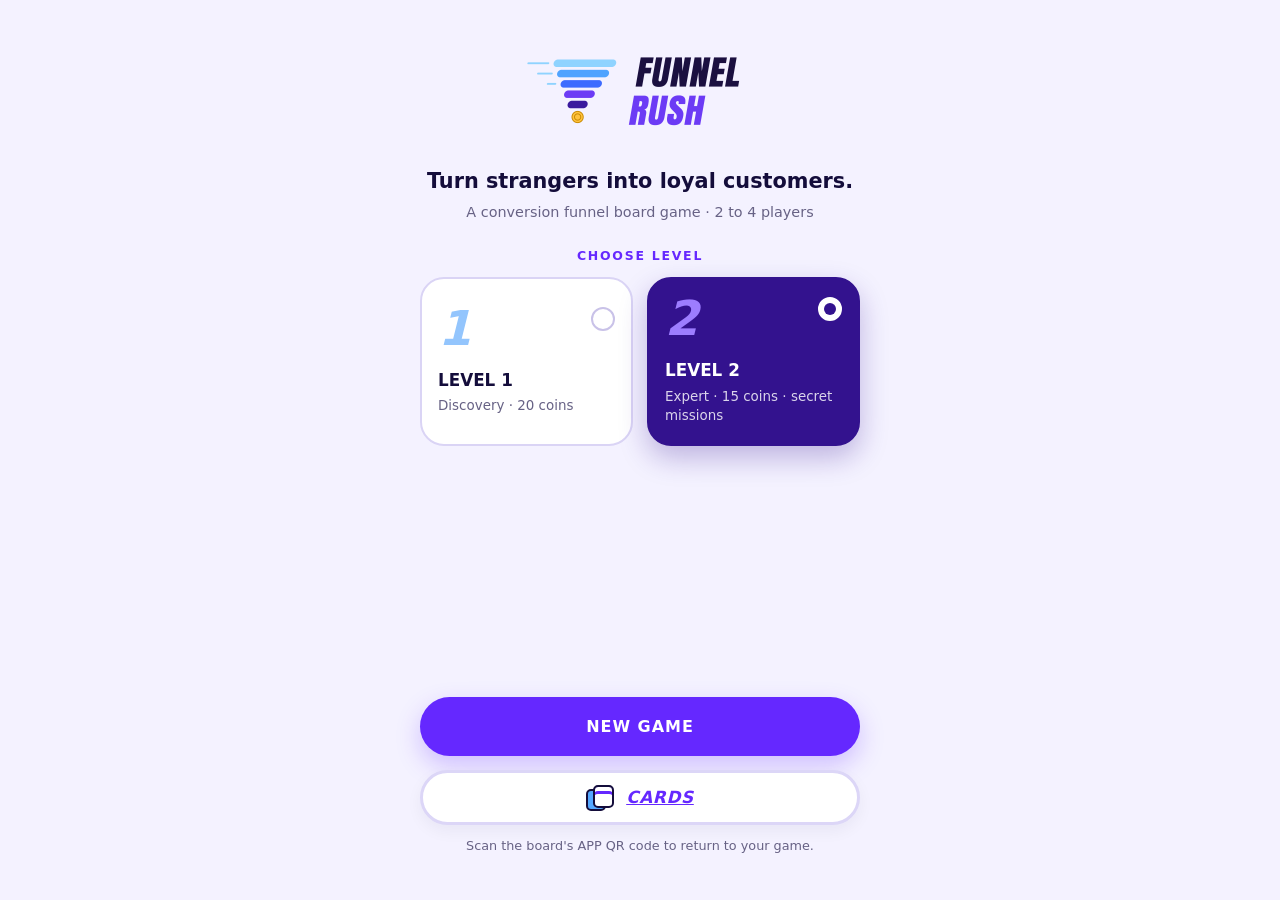
==== commit 277ccf44: "ajout bouton cards" ====
--- a/index.html
+++ b/index.html
@@ -170,7 +170,7 @@
       <!-- Button opening the reset confirmation modal -->
       <button id="btn-results-new-game" type="button" class="cta-btn is-outline">New game</button>
       <!-- Bottom CARDS button at the bottom of the results screen -->
-      <a href="./guide.html" class="cards-pill-btn"><span class="cards-icon" aria-hidden="true"></span><span>CARDS</span></a>
+      <a href="./guide.html" class="cards-pill-btn"><span class="cards-icon" aria-hidden="true"></span><span><img src ="./CARDS.svg"></span></a>
     </section>
   </main>
 
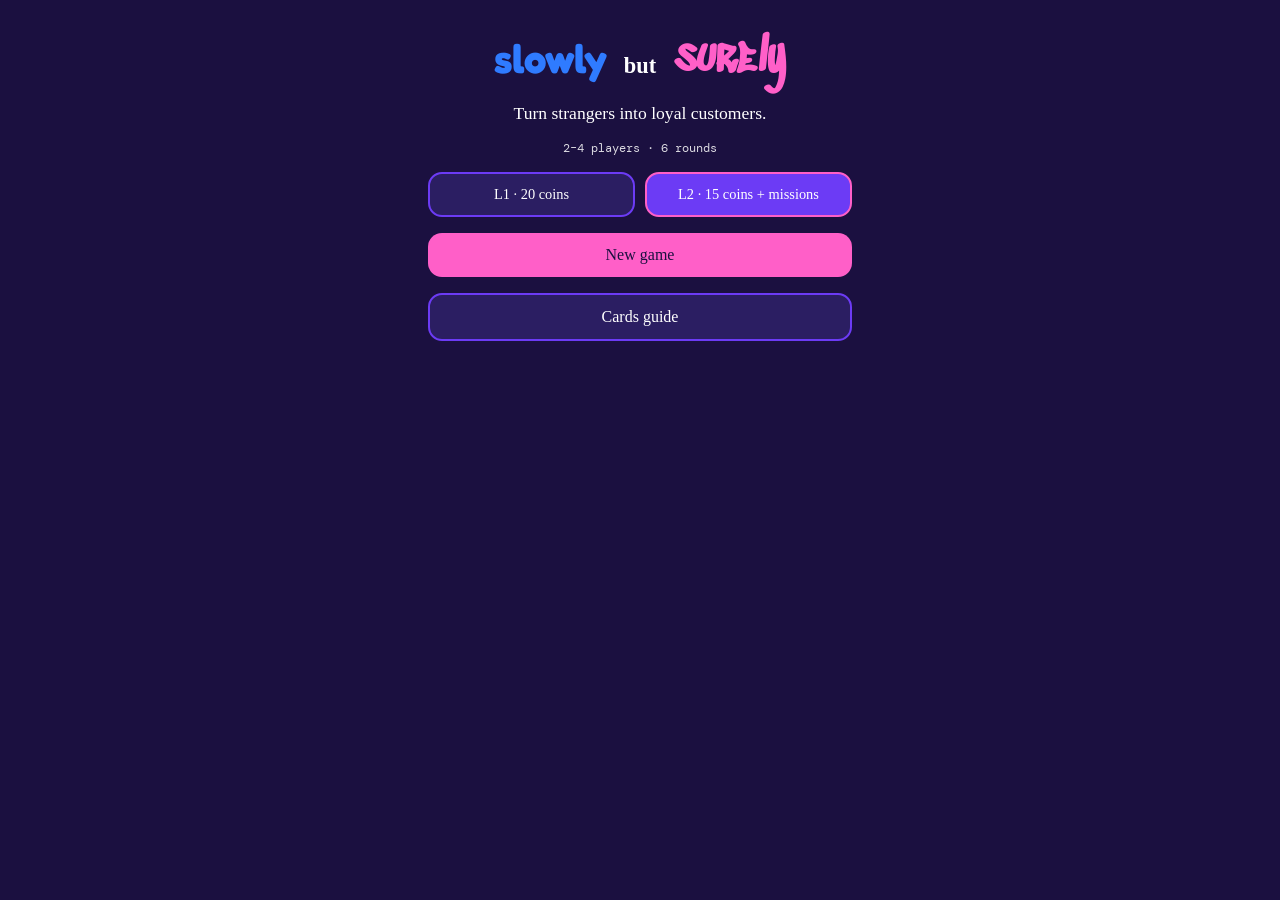
==== commit 8b4f2991: "changements DA" ====
--- a/index.html
+++ b/index.html
@@ -1,201 +1,110 @@
 <!doctype html>
-<!-- Declare HTML5 document -->
 <html lang="en">
-<!-- Set document language to English -->
 <head>
-  <!-- UTF-8 character encoding -->
   <meta charset="utf-8">
-  <!-- Mobile viewport configuration including safe-area support -->
-  <meta name="viewport" content="width=device-width, initial-scale=1, viewport-fit=cover">
-  <!-- Browser theme color matching lavender background -->
-  <meta name="theme-color" content="#f4f2ff">
-  <!-- Page title -->
-  <title>Funnel Rush</title>
-  <!-- Main stylesheet -->
+  <meta name="viewport" content="width=device-width, initial-scale=1">
+  <title>Slowly But Surely</title>
+  <link rel="preconnect" href="https://fonts.googleapis.com">
+  <link rel="preconnect" href="https://fonts.gstatic.com" crossorigin>
+  <link href="https://fonts.googleapis.com/css2?family=DM+Mono:wght@400;500&family=Fredoka:wght@600;700&family=Kalam:wght@400;700&family=Permanent+Marker&family=Sedgwick+Ave+Display&display=swap" rel="stylesheet">
   <link rel="stylesheet" href="./css/style.css">
-  <!-- Main application module script -->
   <script type="module" src="./js/app.js"></script>
 </head>
 <body>
-  <!-- Centered mobile-first app container -->
-  <main class="app-shell">
-    <!-- 1. HOME SCREEN -->
-    <section id="screen-home" class="home-screen">
-      <div>
-        <!-- Brand logo (already includes Funnel Rush text) -->
-        <img class="hero-logo" src="./FunnelRush_Logo.png" alt="Funnel Rush">
-        <!-- Game tagline -->
-        <h1 class="hero-title">Turn strangers into loyal customers.</h1>
-        <!-- Format and player count note -->
-        <p class="hero-subtitle">A conversion funnel board game · 2 to 4 players</p>
+  <main class="shell">
+    <section id="screen-home" class="screen">
+      <div class="brand-lockup">
+        <span class="logo-slowly">slowly</span>
+        <span class="logo-but">but</span>
+        <span class="logo-surely">surely</span>
+      </div>
+      <p class="tagline">Turn strangers into loyal customers.</p>
+      <p class="meta-line">2–4 players · 6 rounds</p>
 
-        <!-- Level selector prompt -->
-        <p class="level-picker-label">Choose level</p>
-        <!-- Two-option level radio group -->
-        <div class="level-grid" role="radiogroup" aria-label="Choose level">
-          <!-- Level 1 card -->
-          <button type="button" class="level-card" data-level="1" aria-pressed="false">
-            <div class="level-card-top">
-              <span class="level-num">1</span>
-              <span class="radio-dot"></span>
-            </div>
-            <div class="level-card-title">Level 1</div>
-            <p class="level-card-desc">Discovery · 20 coins</p>
-          </button>
-
-          <!-- Level 2 card (selected by default) -->
-          <button type="button" class="level-card level-2-card is-selected" data-level="2" aria-pressed="true">
-            <div class="level-card-top">
-              <span class="level-num">2</span>
-              <span class="radio-dot"></span>
-            </div>
-            <div class="level-card-title">Level 2</div>
-            <p class="level-card-desc">Expert · 15 coins · secret missions</p>
-          </button>
-        </div>
+      <div class="level-row">
+        <button type="button" class="lvl-btn" data-level="1">L1 · 20 coins</button>
+        <button type="button" class="lvl-btn is-on" data-level="2">L2 · 15 coins + missions</button>
       </div>
 
-      <div>
-        <!-- Button advancing to player setup -->
-        <button id="btn-new-game" type="button" class="cta-btn">New game</button>
-        <!-- Bottom CARDS button opening the Card Guide -->
-        <a href="./guide.html" class="cards-pill-btn"><span class="cards-icon" aria-hidden="true"></span><span>CARDS</span></a>
-        <!-- Helper note for QR re-entry -->
-        <p class="helper-note">Scan the board's APP QR code to return to your game.</p>
-      </div>
+      <button id="btn-new-game" type="button" class="btn-pink">New game</button>
+      <a href="./guide.html" class="btn-ghost">Cards guide</a>
     </section>
 
-    <!-- 2. PLAYERS SCREEN -->
-    <section id="screen-players" class="hidden">
-      <!-- Top header with logo only and active level badge -->
-      <header class="top-bar">
-        <span class="brand-logo-only"><img src="./FunnelRush_Logo.png" alt="Funnel Rush"></span>
-        <span id="players-level-badge" class="level-badge is-level-2">Level 2</span>
+    <section id="screen-players" class="screen hidden">
+      <header class="bar">
+        <span class="mini-brand">slowly but surely</span>
+        <span id="players-level-badge" class="pill">L2</span>
       </header>
-
-      <!-- Screen heading and prompt -->
-      <h1 class="screen-title">Players</h1>
-      <p class="screen-subtitle">How many players are at the table?</p>
-
-      <!-- Player count selector (2, 3, or 4) -->
-      <div class="count-switcher" role="group" aria-label="Number of players">
-        <button type="button" class="count-btn" data-count="2">2</button>
-        <button type="button" class="count-btn is-active" data-count="3">3</button>
-        <button type="button" class="count-btn" data-count="4">4</button>
+      <h1 class="title">Players</h1>
+      <div class="seg">
+        <button type="button" class="seg-btn" data-count="2">2</button>
+        <button type="button" class="seg-btn is-on" data-count="3">3</button>
+        <button type="button" class="seg-btn" data-count="4">4</button>
       </div>
-
-      <!-- Reminder about names and token colors -->
-      <p class="screen-subtitle">Just first names. Each player keeps their token color.</p>
-
-      <!-- Dynamic container for player name inputs -->
-      <div id="player-inputs" class="player-inputs"></div>
-      <!-- Validation error message if needed -->
-      <p id="players-error" class="error-text hidden"></p>
-
-      <!-- Start round 1 button -->
-      <button id="btn-start-game" type="button" class="cta-btn">Start game</button>
-      <!-- Bottom CARDS button below player names and start button -->
-      <a href="./guide.html" class="cards-pill-btn"><span class="cards-icon" aria-hidden="true"></span><span>CARDS</span></a>
+      <div id="player-inputs" class="stack"></div>
+      <p id="players-error" class="err hidden"></p>
+      <button id="btn-start-game" type="button" class="btn-pink">Start round 1</button>
+      <a href="./guide.html" class="btn-ghost">Cards guide</a>
     </section>
 
-    <!-- 3. ROUND SCREEN -->
-    <section id="screen-round" class="hidden">
-      <!-- Top header with logo only and level badge -->
-      <header class="top-bar">
-        <span class="brand-logo-only"><img src="./FunnelRush_Logo.png" alt="Funnel Rush"></span>
-        <span id="round-level-badge" class="level-badge is-level-2">Level 2</span>
+    <section id="screen-round" class="screen hidden">
+      <header class="bar">
+        <span class="mini-brand">slowly but surely</span>
+        <span id="round-level-badge" class="pill">L2</span>
       </header>
-
-      <!-- Round counter and 6-bar progress indicator -->
-      <div class="round-hero">
-        <p id="round-eyebrow" class="eyebrow">Round</p>
-        <div id="round-counter" class="round-counter">1/6</div>
-        <div id="round-bars" class="round-bars"></div>
+      <div class="round-top">
+        <span id="round-eyebrow" class="mono">ROUND</span>
+        <div id="round-counter" class="round-num">1/6</div>
+        <div id="round-bars" class="bars"></div>
       </div>
-
-      <!-- Placeholder or drawn event card -->
       <div id="event-slot"></div>
-
-      <!-- Single contextual round action button -->
-      <button id="btn-round-action" type="button" class="cta-btn">Round 1: draw event</button>
-      <!-- Bottom CARDS button below the round event and primary action -->
-      <a href="./guide.html" class="cards-pill-btn"><span class="cards-icon" aria-hidden="true"></span><span>CARDS</span></a>
+      <button id="btn-round-action" type="button" class="btn-pink">Draw event</button>
+      <a href="./guide.html" class="btn-ghost">Cards guide</a>
     </section>
 
-    <!-- 4. FINAL SCORES SCREEN -->
-    <section id="screen-scores" class="hidden">
-      <!-- Top header with logo only and level badge -->
-      <header class="top-bar">
-        <span class="brand-logo-only"><img src="./FunnelRush_Logo.png" alt="Funnel Rush"></span>
-        <span id="scores-level-badge" class="level-badge is-level-2">Level 2</span>
+    <section id="screen-scores" class="screen hidden">
+      <header class="bar">
+        <span class="mini-brand">slowly but surely</span>
+        <span id="scores-level-badge" class="pill">L2</span>
       </header>
-
-      <!-- Screen title and instructions -->
-      <h1 class="screen-title">Final scores</h1>
-      <p id="scores-subtitle" class="screen-subtitle">Count your tokens on the board, enter the numbers, then check completed missions.</p>
-
-      <!-- Score entry form -->
+      <h1 class="title">Final scores</h1>
       <form id="scores-form" novalidate>
-        <!-- Container where player score cards are rendered -->
-        <div id="score-cards"></div>
-        <!-- Submit button to calculate final points -->
-        <button id="btn-calc-scores" type="submit" class="cta-btn is-gold">Calculate</button>
+        <div id="score-cards" class="stack"></div>
+        <button type="submit" class="btn-pink">Calculate</button>
       </form>
-      <!-- Bottom CARDS button at the bottom of the scores screen -->
-      <a href="./guide.html" class="cards-pill-btn"><span class="cards-icon" aria-hidden="true"></span><span>CARDS</span></a>
     </section>
 
-    <!-- 5. RESULTS SCREEN -->
-    <section id="screen-results" class="hidden">
-      <!-- Top header with logo only and level badge -->
-      <header class="top-bar">
-        <span class="brand-logo-only"><img src="./FunnelRush_Logo.png" alt="Funnel Rush"></span>
-        <span id="results-level-badge" class="level-badge is-level-2">Level 2</span>
+    <section id="screen-results" class="screen hidden">
+      <header class="bar">
+        <span class="mini-brand">slowly but surely</span>
+        <span id="results-level-badge" class="pill">L2</span>
       </header>
-
-      <!-- Results heading -->
-      <h1 class="screen-title">Results</h1>
-
-      <!-- Highlighted winner banner -->
+      <h1 class="title">Results</h1>
       <div id="winner-banner"></div>
-      <!-- Ranked list of remaining players -->
-      <div id="runners-list"></div>
-
-      <!-- Best conversion rate bonus legend -->
-      <div class="bonus-legend">
-        <span class="mini-coin"></span>
-        <span>Best conversion rate: +3 bonus points.</span>
-      </div>
-
-      <!-- Button opening the reset confirmation modal -->
-      <button id="btn-results-new-game" type="button" class="cta-btn is-outline">New game</button>
-      <!-- Bottom CARDS button at the bottom of the results screen -->
-      <a href="./guide.html" class="cards-pill-btn"><span class="cards-icon" aria-hidden="true"></span><span><img src ="./CARDS.svg"></span></a>
+      <div id="runners-list" class="stack"></div>
+      <p class="mono note">Best conversion rate: +3 pts</p>
+      <button id="btn-results-new-game" type="button" class="btn-ghost">New game</button>
     </section>
   </main>
 
-  <!-- ROUND ADVANCEMENT CONFIRMATION MODAL -->
-  <div id="modal-round" class="modal-backdrop hidden" role="dialog" aria-modal="true" aria-labelledby="modal-round-title">
-    <div class="modal-card">
-      <div class="modal-icon is-purple">?</div>
-      <h2 id="modal-round-title" class="modal-title">Everyone played?</h2>
-      <p id="modal-round-desc" class="modal-desc"></p>
-      <div class="modal-actions">
-        <button id="modal-round-cancel" type="button" class="modal-btn cancel">Cancel</button>
-        <button id="modal-round-confirm" type="button" class="modal-btn confirm-purple">Yes</button>
+  <div id="modal-round" class="modal hidden">
+    <div class="modal-box">
+      <h2 id="modal-round-title" class="title-sm">Next round?</h2>
+      <p id="modal-round-desc" class="body-copy"></p>
+      <div class="modal-row">
+        <button id="modal-round-cancel" type="button" class="btn-ghost">Cancel</button>
+        <button id="modal-round-confirm" type="button" class="btn-pink">Confirm</button>
       </div>
     </div>
   </div>
 
-  <!-- ERASE GAME CONFIRMATION MODAL -->
-  <div id="modal-reset" class="modal-backdrop hidden" role="dialog" aria-modal="true" aria-labelledby="modal-reset-title">
-    <div class="modal-card">
-      <div class="modal-icon is-danger">!</div>
-      <h2 id="modal-reset-title" class="modal-title">Erase game?</h2>
-      <p class="modal-desc">Scores will be deleted from this device.</p>
-      <div class="modal-actions">
-        <button id="modal-reset-cancel" type="button" class="modal-btn cancel">Cancel</button>
-        <button id="modal-reset-confirm" type="button" class="modal-btn confirm-danger">Erase</button>
+  <div id="modal-reset" class="modal hidden">
+    <div class="modal-box">
+      <h2 class="title-sm">Erase game?</h2>
+      <p class="body-copy">Current scores will be removed.</p>
+      <div class="modal-row">
+        <button id="modal-reset-cancel" type="button" class="btn-ghost">Cancel</button>
+        <button id="modal-reset-confirm" type="button" class="btn-pink">Erase</button>
       </div>
     </div>
   </div>
--- a/css/style.css
+++ b/css/style.css
@@ -1,1241 +1,366 @@
-/* Define reusable CSS custom properties (design tokens) for colors and border radii */
 :root {
-  --bg: #f4f2ff; /* Soft lavender main background */
-  --surface: #ffffff; /* Pure white card background */
-  --surface-soft: #ebe7fb; /* Light violet tint for secondary badges */
-  --ink: #140d3b; /* Deep indigo-black for primary text and headings */
-  --muted: #676285; /* Muted slate-violet for subtitles and helper text */
-  --line: #dad4f5; /* Subtle border color for cards and inputs */
-  --primary: #6528ff; /* Electric purple primary brand accent */
-  --primary-hover: #5217eb; /* Darker purple on button hover */
-  --level2-bg: #33128e; /* Deep violet surface for Level 2 indicators */
-  --level2-tint: #9d7dff; /* Soft violet accent inside Level 2 elements */
-  --gold: #f6be28; /* Gold coin and event header accent */
-  --gold-soft: #fff6d6; /* Warm cream background for event cards */
-  --gold-border: #d99b00; /* Gold border accent */
-  --danger: #ff4e6a; /* Coral-pink accent for final round and delete modals */
-  --radius-lg: 24px; /* Large rounded corners for main cards and modals */
-  --radius-md: 18px; /* Medium rounded corners for list items and inputs */
-  --radius-pill: 999px; /* Full pill radius for buttons and badges */
-}
-
-/* Apply border-box sizing to all elements so padding never inflates widths */
-* {
-  box-sizing: border-box;
-}
-
-/* Base document and body styling */
-html, body {
-  margin: 0; /* Remove default browser margins */
-  padding: 0; /* Remove default browser padding */
-  min-height: 100%; /* Ensure full vertical height */
-  background: var(--bg); /* Apply lavender background */
-  color: var(--ink); /* Apply primary text color */
-  font-family: Inter, ui-sans-serif, system-ui, -apple-system, BlinkMacSystemFont, "Segoe UI", Roboto, sans-serif; /* Clean sans-serif stack */
-  line-height: 1.45; /* Comfortable reading line spacing */
-  -webkit-font-smoothing: antialiased; /* Crisp font rendering on WebKit browsers */
-}
-
-/* Inherit typography on buttons and inputs */
+  --ink: #1B1040;
+  --wall: #2B1E62;
+  --pink: #FF5FC8;
+  --violet: #6C3BF5;
+  --blue: #2F7BFF;
+  --white: #FFFFFF;
+}
+
+* { box-sizing: border-box; }
+
+body {
+  margin: 0;
+  background: var(--ink);
+  color: var(--white);
+  font-family: "Kalam", cursive;
+  min-height: 100dvh;
+}
+
 button, input {
-  font: inherit; /* Match parent font family and size */
-  color: inherit; /* Match parent text color */
-}
-
-/* Reset default button styles */
+  font: inherit;
+  color: inherit;
+}
+
 button {
-  cursor: pointer; /* Show pointer cursor on interactive buttons */
-  border: 0; /* Remove default border */
-  background: none; /* Remove default background */
-}
-
-/* Utility class to hide elements reliably */
-.hidden {
-  display: none !important; /* Force hide even over other display rules */
-}
-
-/* Centered mobile-first container shell */
-.app-shell {
-  width: 100%; /* Full width on small screens */
-  max-width: 480px; /* Constrain width like a mobile app screen */
-  min-height: 100dvh; /* Fill dynamic viewport height */
-  margin: 0 auto; /* Center horizontally */
-  padding: 20px 20px 32px; /* Outer spacing */
-  display: flex; /* Flex layout for vertical screen flow */
-  flex-direction: column; /* Stack children vertically */
-  position: relative; /* Positioning context for child elements */
-}
-
-/* Top navigation / status bar */
-.top-bar {
-  display: flex; /* Place logo and level badge side by side */
-  align-items: center; /* Vertically center items */
-  justify-content: space-between; /* Push items to opposite edges */
-  gap: 12px; /* Minimum spacing between logo and badge */
-  margin-bottom: 20px; /* Space below top bar */
-}
-
-/* Compact brand logo inside inner headers without duplicate text */
-.brand-logo-only {
-  display: inline-flex; /* Keep logo aligned cleanly on the left */
-  align-items: center; /* Vertically center logo image */
-  line-height: 1; /* Avoid extra line-height spacing */
-}
-
-/* Logo image size inside inner headers */
-.brand-logo-only img {
-  height: 34px; /* Crisp header logo height */
-  width: auto; /* Keep natural aspect ratio */
-  display: block; /* Prevent inline baseline gap */
-}
-
-/* Level pill badge in the header */
-.level-badge {
-  display: inline-flex; /* Inline flex pill */
-  align-items: center; /* Vertically center label */
-  justify-content: center; /* Horizontally center label */
-  padding: 7px 16px; /* Inner pill padding */
-  border-radius: var(--radius-pill); /* Pill shape */
-  font-size: 0.78rem; /* Small uppercase label size */
-  font-weight: 900; /* Heavy label weight */
-  letter-spacing: 0.08em; /* Wide tracking for uppercase badge */
-  text-transform: uppercase; /* Force uppercase text */
-}
-
-/* Styling for Level 1 badge */
-.level-badge.is-level-1 {
-  background: var(--surface); /* White background */
-  color: var(--primary); /* Purple text */
-  border: 2px solid var(--line); /* Soft lavender border */
-}
-
-/* Styling for Level 2 badge */
-.level-badge.is-level-2 {
-  background: var(--level2-bg); /* Deep violet background */
-  color: #ffffff; /* White text */
-}
-
-/* Small uppercase label above major numbers or sections */
-.eyebrow {
-  margin: 0; /* Remove default margin */
-  font-size: 0.78rem; /* Small uppercase size */
-  font-weight: 900; /* Heavy weight */
-  letter-spacing: 0.16em; /* Wide tracking */
-  text-transform: uppercase; /* Uppercase styling */
-  color: var(--primary); /* Default purple accent */
-}
-
-/* Red/coral eyebrow styling used on final round */
-.eyebrow.is-final {
-  color: var(--danger); /* Coral accent */
-}
-
-/* Reset top margins on headings and paragraphs */
-h1, h2, h3, p {
-  margin-top: 0; /* Prevent unexpected top spacing */
-}
-
-/* Home screen vertical layout */
-.home-screen {
-  flex: 1; /* Take available vertical height */
-  display: flex; /* Flex column layout */
-  flex-direction: column; /* Stack top content and bottom CTA */
-  justify-content: space-between; /* Distribute top block and bottom action */
-  text-align: center; /* Center-align home content */
-  padding-top: 8px; /* Subtle top breathing room */
-}
-
-/* Main logo image on the home screen */
-.hero-logo {
-  max-width: 250px; /* Cap logo width */
-  width: 100%; /* Responsive width */
-  height: auto; /* Keep aspect ratio */
-  margin: 4px auto 14px; /* Center horizontally and space below */
-  display: block; /* Block element */
-}
-
-/* Main tagline on the home screen */
-.hero-title {
-  font-size: 1.3rem; /* Prominent tagline size */
-  font-weight: 800; /* Bold weight */
-  margin-bottom: 6px; /* Space before subtitle */
-}
-
-/* Subtitle explaining game format on home screen */
-.hero-subtitle {
-  color: var(--muted); /* Muted text */
-  font-size: 0.9rem; /* Slightly smaller body text */
-  margin-bottom: 24px; /* Space before level selector */
-}
-
-/* Label above the two level selector cards */
-.level-picker-label {
-  font-size: 0.78rem; /* Small uppercase label */
-  font-weight: 900; /* Heavy weight */
-  letter-spacing: 0.14em; /* Wide tracking */
-  text-transform: uppercase; /* Uppercase text */
-  color: var(--primary); /* Purple accent */
-  margin-bottom: 12px; /* Space before cards */
-}
-
-/* Two-column grid for Level 1 and Level 2 cards */
-.level-grid {
-  display: grid; /* CSS grid */
-  grid-template-columns: 1fr 1fr; /* Two equal columns */
-  gap: 14px; /* Gap between cards */
-  margin-bottom: 20px; /* Space below cards */
-}
-
-/* Individual level option card */
-.level-card {
-  position: relative; /* Positioning context */
-  text-align: left; /* Left-align text inside card */
-  border-radius: var(--radius-lg); /* Rounded card corners */
-  padding: 18px 16px; /* Inner card padding */
-  background: var(--surface); /* White background */
-  border: 2px solid var(--line); /* Default border */
-  transition: transform 0.15s ease, border-color 0.15s ease, box-shadow 0.15s ease; /* Smooth state transitions */
-}
-
-/* Press feedback on level card */
-.level-card:active {
-  transform: scale(0.98); /* Subtle press shrink */
-}
-
-/* Active selected state for Level 1 card */
-.level-card.is-selected {
-  border-color: var(--primary); /* Highlight border in purple */
-  box-shadow: 0 10px 24px rgba(101, 40, 255, 0.14); /* Soft purple elevation */
-}
-
-/* Active selected state for Level 2 card */
-.level-card.level-2-card.is-selected {
-  background: var(--level2-bg); /* Deep violet fill */
-  border-color: var(--level2-bg); /* Matching border */
-  color: #ffffff; /* White text */
-  box-shadow: 0 12px 28px rgba(51, 18, 142, 0.28); /* Deeper shadow */
-}
-
-/* Top row inside level card (big number + radio circle) */
-.level-card-top {
-  display: flex; /* Horizontal flex row */
-  justify-content: space-between; /* Number left, radio right */
-  align-items: flex-start; /* Align to top */
-  margin-bottom: 18px; /* Space before title */
-}
-
-/* Giant italic number inside level card */
-.level-num {
-  font-size: 3rem; /* Large display number */
-  font-weight: 900; /* Extra bold */
-  font-style: italic; /* Italic slant */
-  line-height: 0.9; /* Tight vertical height */
-  color: #93c5fd; /* Light blue for Level 1 */
-}
-
-/* Soft purple number for Level 2 card */
-.level-card.level-2-card .level-num {
-  color: var(--level2-tint); /* Light violet tint */
-}
-
-/* Outer circle of the custom radio indicator */
-.radio-dot {
-  width: 24px; /* Circle width */
-  height: 24px; /* Circle height */
-  border-radius: 50%; /* Full circle */
-  border: 2px solid #c9c2e8; /* Unselected ring color */
-  display: grid; /* Center inner dot */
-  place-items: center; /* Center both axes */
-  background: #ffffff; /* White fill */
-}
-
-/* Selected radio ring on Level 1 */
-.level-card.is-selected .radio-dot {
-  border-color: var(--primary); /* Purple ring */
-}
-
-/* Selected radio ring on Level 2 */
-.level-card.level-2-card.is-selected .radio-dot {
-  border-color: #ffffff; /* White ring */
-}
-
-/* Inner dot when Level 1 card is selected */
-.level-card.is-selected .radio-dot::after {
-  content: ""; /* Required for pseudo-element */
-  width: 12px; /* Inner dot diameter */
-  height: 12px; /* Inner dot diameter */
-  border-radius: 50%; /* Circular dot */
-  background: var(--primary); /* Purple inner dot */
-}
-
-/* Inner dot when Level 2 card is selected */
-.level-card.level-2-card.is-selected .radio-dot::after {
-  background: var(--level2-bg); /* Deep violet inner dot on white ring */
-}
-
-/* Level card heading */
-.level-card-title {
-  font-size: 1.05rem; /* Card title size */
-  font-weight: 900; /* Heavy weight */
-  text-transform: uppercase; /* Uppercase */
-  margin-bottom: 4px; /* Small gap below title */
-}
-
-/* Level card short description */
-.level-card-desc {
-  font-size: 0.84rem; /* Small description */
-  color: var(--muted); /* Muted text */
-  margin: 0; /* No bottom margin */
-}
-
-/* Light text for description inside selected Level 2 card */
-.level-card.level-2-card.is-selected .level-card-desc {
-  color: rgba(255, 255, 255, 0.82); /* Translucent white */
-}
-
-/* Primary full-width pill CTA button */
-.cta-btn {
-  width: 100%; /* Full width */
-  padding: 18px 22px; /* Generous touch target */
-  border-radius: var(--radius-pill); /* Pill shape */
-  font-size: 1rem; /* Button text size */
-  font-weight: 900; /* Heavy weight */
-  letter-spacing: 0.06em; /* Uppercase tracking */
-  text-transform: uppercase; /* Uppercase label */
-  background: var(--primary); /* Purple background */
-  color: #ffffff; /* White text */
-  box-shadow: 0 10px 24px rgba(101, 40, 255, 0.25); /* Soft elevation */
-  transition: transform 0.14s ease, background 0.14s ease; /* Smooth feedback */
-}
-
-/* Hover state for primary CTA */
-.cta-btn:hover {
-  background: var(--primary-hover); /* Darker purple */
-}
-
-/* Active press state for CTA */
-.cta-btn:active {
-  transform: scale(0.985); /* Slight press down */
-}
-
-/* Gold CTA variant used for final score calculation */
-.cta-btn.is-gold {
-  background: var(--gold); /* Gold fill */
-  color: var(--ink); /* Dark text for contrast */
-  box-shadow: 0 10px 24px rgba(246, 190, 40, 0.3); /* Gold shadow */
-}
-
-/* Outlined secondary CTA variant */
-.cta-btn.is-outline {
-  background: #ffffff; /* White fill */
-  color: var(--primary); /* Purple text */
-  border: 2px solid var(--primary); /* Purple border */
-  box-shadow: none; /* Flat outline style */
-}
-
-/* Pill button matching bouton cards.png (double card icon + purple CARDS label) */
-.cards-pill-btn {
-  width: 100%; /* Full width inside mobile container */
-  margin-top: 14px; /* Space below preceding block or CTA */
-  padding: 12px 20px; /* Pill height matching visual mockup */
-  border-radius: var(--radius-pill); /* Full capsule border radius */
-  background: var(--surface); /* Crisp white interior fill */
-  border: 3px solid #dcd6f7; /* Soft lavender pill border */
-  color: var(--primary); /* Electric purple label color */
-  font-size: 1.05rem; /* Bold pill label size */
-  font-weight: 900; /* Heavy display weight */
-  font-style: italic; /* Dynamic italic styling */
-  letter-spacing: 0.04em; /* Slight letter spacing */
-  text-transform: uppercase; /* Force uppercase CARDS */
-  display: inline-flex; /* Align icon and label horizontally */
-  align-items: center; /* Vertically center icon and text */
-  justify-content: center; /* Center content inside pill */
-  gap: 12px; /* Space between card stack icon and CARDS text */
-  box-shadow: 0 6px 16px rgba(20, 13, 59, 0.05); /* Subtle elevation */
-  transition: transform 0.14s ease, border-color 0.14s ease; /* Smooth feedback */
-}
-
-/* Hover feedback on CARDS pill button */
-.cards-pill-btn:hover {
-  border-color: var(--primary); /* Highlight border in purple on hover */
-}
-
-/* Active press feedback on CARDS pill button */
-.cards-pill-btn:active {
-  transform: scale(0.985); /* Subtle press shrink */
-}
-
-/* Double overlapping cards icon inside CARDS pill button */
-.cards-icon {
-  position: relative; /* Anchor overlapping back and front cards */
-  width: 28px; /* Icon bounding width */
-  height: 24px; /* Icon bounding height */
-  flex-shrink: 0; /* Prevent icon distortion */
-}
-
-/* Back blue card of the overlapping pair */
-.cards-icon::before {
-  content: ""; /* Required for pseudo-element */
-  position: absolute; /* Position slightly left and down */
-  left: 0; /* Left offset */
-  top: 4px; /* Top offset */
-  width: 16px; /* Card width */
-  height: 18px; /* Card height */
-  border-radius: 5px; /* Rounded card corners */
-  background: #55a8ff; /* Sky/royal blue card fill */
-  border: 2.5px solid var(--ink); /* Dark ink outline */
-}
-
-/* Front white card of the overlapping pair */
-.cards-icon::after {
-  content: ""; /* Required for pseudo-element */
-  position: absolute; /* Position overlapping to the right and top */
-  right: 0; /* Right offset */
-  top: 0; /* Top offset */
-  width: 17px; /* Card width */
-  height: 19px; /* Card height */
-  border-radius: 5px; /* Rounded card corners */
-  background: #ffffff; /* White card face */
-  border: 2.5px solid var(--ink); /* Dark ink outline */
-  box-shadow: inset 0 5px 0 -1px #ffffff, inset 0 8px 0 -1px var(--primary); /* Small purple bar inside front card */
-}
-
-/* Subtle helper caption below actions */
-.helper-note {
-  margin-top: 12px; /* Top spacing */
-  font-size: 0.8rem; /* Small caption size */
-  color: var(--muted); /* Muted text */
-  text-align: center; /* Centered text */
-}
-
-/* Large italic screen title used on inner screens */
-.screen-title {
-  font-size: 2.2rem; /* Bold display size */
-  font-weight: 900; /* Extra bold */
-  font-style: italic; /* Italic emphasis */
-  text-transform: uppercase; /* Uppercase */
-  letter-spacing: -0.01em; /* Tight display kerning */
-  margin-bottom: 4px; /* Space below heading */
-}
-
-/* Subtitle below screen title */
-.screen-subtitle {
-  color: var(--muted); /* Muted text */
-  font-size: 0.95rem; /* Body size */
-  margin-bottom: 18px; /* Space below subtitle */
-}
-
-/* 3-button switcher for choosing 2, 3, or 4 players */
-.count-switcher {
-  display: grid; /* Grid layout */
-  grid-template-columns: repeat(3, 1fr); /* 3 equal columns */
-  gap: 10px; /* Gap between count buttons */
-  margin-bottom: 18px; /* Space below switcher */
-}
-
-/* Individual player count button */
-.count-btn {
-  padding: 14px 10px; /* Button padding */
-  border-radius: 16px; /* Rounded corners */
-  background: var(--surface); /* White background */
-  border: 2px solid var(--line); /* Default border */
-  font-size: 1.35rem; /* Large number */
-  font-weight: 900; /* Heavy weight */
-  font-style: italic; /* Italic number */
-  color: var(--ink); /* Dark text */
-}
-
-/* Selected player count button */
-.count-btn.is-active {
-  background: var(--primary); /* Purple fill */
-  border-color: var(--primary); /* Matching border */
-  color: #ffffff; /* White text */
-}
-
-/* Stack of player name inputs */
-.player-inputs {
-  display: flex; /* Vertical stack */
-  flex-direction: column; /* Column direction */
-  gap: 12px; /* Space between rows */
-  margin-bottom: 24px; /* Space before start button */
-}
-
-/* Row containing player color swatch and name input */
-.player-name-row {
-  display: flex; /* Horizontal row */
-  align-items: center; /* Vertically center swatch and input */
-  gap: 12px; /* Gap between swatch and field */
-}
-
-/* Colored token circle representing each player */
-.token-swatch {
-  width: 26px; /* Circle diameter */
-  height: 26px; /* Circle diameter */
-  border-radius: 50%; /* Full circle */
-  flex-shrink: 0; /* Prevent squishing */
-  border: 4px solid var(--ink); /* Dark ring around token color */
-}
-
-/* Text input for player name */
-.name-input {
-  flex: 1; /* Fill remaining row width */
-  padding: 14px 16px; /* Comfortable input padding */
-  border-radius: 16px; /* Rounded input box */
-  background: var(--surface); /* White background */
-  border: 2px solid var(--line); /* Default border */
-  font-size: 1rem; /* Input text size */
-  font-weight: 700; /* Bold name text */
-  outline: none; /* Custom focus border used instead */
-}
-
-/* Focus state on player name input */
-.name-input:focus {
-  border-color: var(--primary); /* Highlight border on focus */
-}
-
-/* Centered round header block */
-.round-hero {
-  text-align: center; /* Center round indicator */
-  margin-bottom: 18px; /* Space before event card */
-}
-
-/* Giant round fraction display (e.g. 1/6, 3/6, 6/6) */
-.round-counter {
-  font-size: 4.2rem; /* Very large counter */
-  font-weight: 900; /* Extra bold */
-  font-style: italic; /* Italic styling */
-  line-height: 0.95; /* Tight line height */
-  margin: 6px 0 14px; /* Vertical spacing */
-}
-
-/* 6-segment progress indicator row */
-.round-bars {
-  display: grid; /* Grid of 6 segments */
-  grid-template-columns: repeat(6, 1fr); /* 6 equal bars */
-  gap: 8px; /* Gap between segments */
-}
-
-/* Single round progress bar segment */
-.round-bar {
-  height: 7px; /* Thin bar height */
-  border-radius: var(--radius-pill); /* Pill ends */
-  background: #dcd6f7; /* Inactive segment color */
-}
-
-/* Completed/active round segment */
-.round-bar.is-done {
-  background: var(--primary); /* Purple active bar */
-}
-
-/* Final round (6/6) progress bar color */
-.round-bar.is-final {
-  background: var(--danger); /* Coral bar on last round */
-}
-
-/* Dashed placeholder box before drawing the round's event */
-.event-placeholder {
-  border: 2.5px dashed #9d87f5; /* Dashed purple border */
-  border-radius: var(--radius-lg); /* Rounded box */
-  background: rgba(255, 255, 255, 0.72); /* Translucent white card */
-  padding: 36px 22px; /* Generous inner spacing */
-  text-align: center; /* Centered text */
-  margin-bottom: 22px; /* Space before action button */
-}
-
-/* Question mark badge inside placeholder */
-.q-badge {
-  width: 56px; /* Badge diameter */
-  height: 56px; /* Badge diameter */
-  border-radius: 50%; /* Circular badge */
-  background: var(--surface-soft); /* Soft purple circle */
-  color: var(--primary); /* Purple question mark */
-  font-size: 1.6rem; /* Large question mark */
-  font-weight: 900; /* Bold weight */
-  display: grid; /* Center character */
-  place-items: center; /* Center horizontally and vertically */
-  margin: 0 auto 14px; /* Center horizontally and space below */
-}
-
-/* Drawn event card container */
-.event-card-box {
-  border-radius: var(--radius-lg); /* Rounded card */
-  overflow: hidden; /* Clip header corners cleanly */
-  background: var(--gold-soft); /* Soft yellow card body */
-  border: 2px solid var(--gold-border); /* Gold border */
-  margin-bottom: 22px; /* Space before button */
-  box-shadow: 0 10px 24px rgba(217, 155, 0, 0.12); /* Subtle warm shadow */
-}
-
-/* Yellow banner header at top of event card */
-.event-card-head {
-  background: var(--gold); /* Solid gold banner */
-  padding: 12px 18px; /* Header padding */
-  display: flex; /* Label left, exclamation circle right */
-  align-items: center; /* Vertically center */
-  justify-content: space-between; /* Spread items */
-  font-size: 0.78rem; /* Small banner text */
-  font-weight: 900; /* Heavy weight */
-  letter-spacing: 0.12em; /* Uppercase tracking */
-  text-transform: uppercase; /* Uppercase */
-}
-
-/* Dark circular exclamation badge inside event header */
-.event-excl {
-  width: 24px; /* Circle diameter */
-  height: 24px; /* Circle diameter */
-  border-radius: 50%; /* Full circle */
-  background: var(--ink); /* Dark fill */
-  color: #ffffff; /* White exclamation mark */
-  display: grid; /* Center symbol */
-  place-items: center; /* Center both axes */
-  font-size: 0.85rem; /* Symbol size */
-}
-
-/* Body area of the event card */
-.event-card-body {
-  padding: 20px 18px; /* Card body padding */
-}
-
-/* Event name heading */
-.event-title {
-  font-size: 1.55rem; /* Bold event title */
-  font-weight: 900; /* Heavy weight */
-  font-style: italic; /* Italic emphasis */
-  text-transform: uppercase; /* Uppercase */
-  margin-bottom: 10px; /* Space before effect */
-}
-
-/* Event effect description */
-.event-effect {
-  font-size: 1rem; /* Readable effect text */
-  font-weight: 700; /* Semi-bold/bold */
-  margin-bottom: 18px; /* Space before footer note */
-}
-
-/* Footer reminder inside event card */
-.event-footer-tip {
-  border-top: 1px solid rgba(20, 13, 59, 0.14); /* Subtle divider line */
-  padding-top: 12px; /* Space above note */
-  font-size: 0.84rem; /* Small note size */
-  color: var(--muted); /* Muted text */
-  margin: 0; /* No bottom margin */
-}
-
-/* Player score entry card on Final Scores screen */
-.score-card {
-  background: var(--surface); /* White card */
-  border: 2px solid var(--line); /* Default border */
-  border-radius: var(--radius-lg); /* Rounded card */
-  padding: 16px; /* Inner padding */
-  margin-bottom: 14px; /* Gap between player score cards */
-}
-
-/* Highlight card border when validation fails */
-.score-card.has-error {
-  border-color: var(--danger); /* Coral error border */
-}
-
-/* Header row inside score card (player name + optional Mission +5 toggle) */
-.score-card-head {
-  display: flex; /* Horizontal row */
-  align-items: center; /* Vertically center */
-  justify-content: space-between; /* Name left, mission toggle right */
-  gap: 10px; /* Gap between elements */
-  margin-bottom: 12px; /* Space before 2x2 inputs */
-}
-
-/* Player name and color dot inside score card */
-.player-ident {
-  display: flex; /* Horizontal flex */
-  align-items: center; /* Center vertically */
-  gap: 10px; /* Gap between swatch and name */
-  font-size: 1.15rem; /* Player name size */
-  font-weight: 900; /* Heavy weight */
-  text-transform: uppercase; /* Uppercase name */
-}
-
-/* Mission +5 checkbox pill toggle (Level 2 only) */
-.mission-toggle {
-  display: inline-flex; /* Inline pill */
-  align-items: center; /* Center checkbox and text */
-  gap: 8px; /* Space between checkbox and label */
-  padding: 8px 12px; /* Pill padding */
-  border-radius: 12px; /* Rounded pill */
-  border: 2px solid var(--line); /* Border */
-  background: var(--bg); /* Soft background */
-  font-size: 0.76rem; /* Compact label */
-  font-weight: 900; /* Heavy weight */
-  text-transform: uppercase; /* Uppercase */
-  cursor: pointer; /* Pointer cursor */
-}
-
-/* Native checkbox inside mission toggle */
-.mission-toggle input {
-  accent-color: var(--primary); /* Purple checkbox accent */
-  width: 16px; /* Checkbox width */
-  height: 16px; /* Checkbox height */
-}
-
-/* Checked visual state for Mission +5 pill */
-.mission-toggle.is-checked {
-  background: var(--level2-bg); /* Deep violet fill */
-  border-color: var(--level2-bg); /* Matching border */
-  color: #ffffff; /* White text */
-}
-
-/* 2x2 grid for the 4 numeric inputs per player */
-.metrics-grid {
-  display: grid; /* Grid layout */
-  grid-template-columns: 1fr 1fr; /* Two columns */
-  gap: 10px; /* Gap between metric boxes */
-}
-
-/* Individual metric input tile */
-.metric-box {
-  position: relative; /* Context for left accent bar */
-  background: #f6f4ff; /* Soft input tile fill */
-  border: 2px solid transparent; /* Reserve border space */
-  border-radius: 14px; /* Rounded tile */
-  padding: 10px 12px 10px 16px; /* Extra left padding for accent bar */
-}
-
-/* Left vertical color stripe on metric tile */
-.metric-box::before {
-  content: ""; /* Required for pseudo-element */
-  position: absolute; /* Position on left edge */
-  left: 6px; /* Inset from left */
-  top: 10px; /* Top inset */
-  bottom: 10px; /* Bottom inset */
-  width: 4px; /* Thin vertical bar */
-  border-radius: 99px; /* Rounded bar ends */
-  background: var(--primary); /* Default purple bar */
-}
-
-/* Gold accent bar for remaining coins */
-.metric-box.is-gold::before {
-  background: var(--gold); /* Gold bar */
-}
-
-/* Dark accent bar for market tokens */
-.metric-box.is-dark::before {
-  background: var(--ink); /* Dark bar */
-}
-
-/* Focus state when typing inside a metric tile */
-.metric-box:focus-within {
-  border-color: var(--primary); /* Purple border */
-  background: #ffffff; /* Bright white surface */
-}
-
-/* Metric tile label */
-.metric-box label {
-  display: block; /* Block label above number */
-  font-size: 0.68rem; /* Small uppercase label */
-  font-weight: 800; /* Bold label */
-  letter-spacing: 0.08em; /* Tracking */
-  text-transform: uppercase; /* Uppercase */
-  color: var(--muted); /* Muted color */
-  margin-bottom: 2px; /* Small gap before input */
-}
-
-/* Numeric input inside metric tile */
-.metric-box input {
-  width: 100%; /* Full tile width */
-  border: 0; /* Borderless inside tile */
-  background: transparent; /* Transparent fill */
-  font-size: 1.35rem; /* Large numeric display */
-  font-weight: 900; /* Heavy numbers */
-  outline: none; /* Clean focus */
-  padding: 0; /* No extra padding */
-}
-
-/* Validation error message text */
-.error-text {
-  color: var(--danger); /* Coral error color */
-  font-size: 0.82rem; /* Small readable error */
-  font-weight: 700; /* Bold error text */
-  margin-top: 8px; /* Space above message */
-}
-
-/* Highlighted winner card on Results screen */
-.winner-card {
-  background: var(--primary); /* Purple winner card */
-  color: #ffffff; /* White text */
-  border-radius: var(--radius-lg); /* Rounded card */
-  padding: 20px; /* Inner padding */
-  display: flex; /* Left info + right coin badge */
-  align-items: center; /* Vertically center */
-  justify-content: space-between; /* Spread info and score coin */
-  gap: 14px; /* Gap between left and right */
-  margin-bottom: 14px; /* Space before runners-up */
-  box-shadow: 0 14px 30px rgba(101, 40, 255, 0.25); /* Elevation shadow */
-}
-
-/* Small "WINNER" label inside winner card */
-.winner-eyebrow {
-  font-size: 0.72rem; /* Small label */
-  font-weight: 900; /* Heavy weight */
-  letter-spacing: 0.16em; /* Wide tracking */
-  text-transform: uppercase; /* Uppercase */
-  opacity: 0.85; /* Subtle contrast */
-  margin-bottom: 6px; /* Space below label */
-}
-
-/* Winner name row */
-.winner-name-row {
-  display: flex; /* Color dot + name */
-  align-items: center; /* Vertically center */
-  gap: 10px; /* Space between dot and name */
-  font-size: 1.8rem; /* Large winner name */
-  font-weight: 900; /* Extra bold */
-  font-style: italic; /* Italic display */
-  text-transform: uppercase; /* Uppercase */
-  line-height: 1.05; /* Tight line height */
-}
-
-/* White-bordered color dot next to winner name */
-.winner-dot {
-  width: 22px; /* Dot diameter */
-  height: 22px; /* Dot diameter */
-  border-radius: 50%; /* Full circle */
-  border: 3px solid #ffffff; /* White outline */
-  flex-shrink: 0; /* Prevent shrinking */
-}
-
-/* Conversion rate and bonus summary inside winner card */
-.winner-meta {
-  font-size: 0.88rem; /* Meta text size */
-  margin-top: 8px; /* Space above meta */
-  opacity: 0.92; /* Slightly softer white */
-}
-
-/* Gold coin medallion displaying total points */
-.score-coin {
-  width: 88px; /* Coin width */
-  height: 88px; /* Coin height */
-  border-radius: 50%; /* Circular coin */
-  background: var(--gold); /* Gold background */
-  color: var(--ink); /* Dark points text */
-  border: 4px solid #e0a300; /* Outer gold rim */
-  display: flex; /* Stack points and "POINTS" label */
-  flex-direction: column; /* Vertical stack */
-  align-items: center; /* Center horizontally */
-  justify-content: center; /* Center vertically */
-  flex-shrink: 0; /* Keep circular shape */
-  box-shadow: inset 0 0 0 3px rgba(255, 255, 255, 0.45); /* Inner coin shine */
-}
-
-/* Total score number inside coin */
-.score-coin strong {
-  font-size: 1.85rem; /* Prominent score */
-  font-weight: 900; /* Extra bold */
-  line-height: 1; /* Tight height */
-}
-
-/* "POINTS" caption inside coin */
-.score-coin span {
-  font-size: 0.65rem; /* Small label */
-  font-weight: 900; /* Heavy weight */
-  letter-spacing: 0.1em; /* Tracking */
-}
-
-/* Secondary ranking row for positions 2, 3, and 4 */
-.runner-up-card {
-  background: var(--surface); /* White card */
-  border: 2px solid var(--line); /* Soft border */
-  border-radius: 18px; /* Rounded card */
-  padding: 14px 16px; /* Inner padding */
-  display: flex; /* Left rank + info, right points */
-  align-items: center; /* Vertically center */
-  justify-content: space-between; /* Spread left and right */
-  gap: 12px; /* Gap */
-  margin-bottom: 10px; /* Space between rows */
-}
-
-/* Circular position badge (2, 3, 4) */
-.rank-badge {
-  width: 30px; /* Badge width */
-  height: 30px; /* Badge height */
-  border-radius: 50%; /* Circle */
-  color: #ffffff; /* White rank digit */
-  font-weight: 900; /* Bold digit */
-  display: grid; /* Center digit */
-  place-items: center; /* Center both axes */
-  flex-shrink: 0; /* Keep circle */
-}
-
-/* Runner-up player name */
-.runner-title {
-  font-weight: 900; /* Bold name */
-  text-transform: uppercase; /* Uppercase */
-  font-size: 1rem; /* Name size */
-}
-
-/* Runner-up breakdown subtitle */
-.runner-sub {
-  font-size: 0.8rem; /* Small breakdown text */
-  color: var(--muted); /* Muted text */
-}
-
-/* Runner-up total points label */
-.runner-pts {
-  font-size: 1.2rem; /* Points size */
-  font-weight: 900; /* Heavy weight */
-  font-style: italic; /* Italic styling */
-  color: var(--primary); /* Purple score */
-  white-space: nowrap; /* Prevent line wrap */
-}
-
-/* Footer note explaining the +3 best conversion rate bonus */
-.bonus-legend {
-  display: flex; /* Coin + text */
-  align-items: center; /* Center vertically */
-  gap: 10px; /* Gap between coin and text */
-  font-size: 0.85rem; /* Small text */
-  color: var(--muted); /* Muted color */
-  margin: 14px 0 22px; /* Vertical spacing */
-}
-
-/* Small gold coin icon next to bonus note */
-.mini-coin {
-  width: 24px; /* Diameter */
-  height: 24px; /* Diameter */
-  border-radius: 50%; /* Circle */
-  background: var(--gold); /* Gold fill */
-  border: 2px solid var(--gold-border); /* Gold rim */
-  flex-shrink: 0; /* Keep circular */
-}
-
-/* Full-screen translucent overlay for confirmation dialogs */
-.modal-backdrop {
-  position: fixed; /* Cover viewport */
-  inset: 0; /* Top/right/bottom/left 0 */
-  background: rgba(20, 13, 59, 0.58); /* Dimmed indigo backdrop */
-  display: grid; /* Center modal card */
-  place-items: center; /* Center both axes */
-  padding: 20px; /* Screen edge padding */
-  z-index: 40; /* Above regular content */
-}
-
-/* Centered dialog box inside modal backdrop */
-.modal-card {
-  width: 100%; /* Full width up to max-width */
-  max-width: 380px; /* Dialog width */
-  background: var(--surface); /* White modal surface */
-  border-radius: var(--radius-lg); /* Rounded dialog */
-  padding: 26px 22px 22px; /* Inner spacing */
-  text-align: center; /* Centered dialog text */
-  box-shadow: 0 20px 44px rgba(20, 13, 59, 0.25); /* Modal elevation */
-}
-
-/* Circular icon at top of modal */
-.modal-icon {
-  width: 56px; /* Circle width */
-  height: 56px; /* Circle height */
-  border-radius: 50%; /* Full circle */
-  margin: 0 auto 14px; /* Center and space below */
-  display: grid; /* Center glyph */
-  place-items: center; /* Center both axes */
-  font-size: 1.5rem; /* Icon size */
-  font-weight: 900; /* Bold glyph */
-  color: #ffffff; /* White icon */
-}
-
-/* Purple icon variant for round confirmation */
-.modal-icon.is-purple {
-  background: var(--primary); /* Purple fill */
-}
-
-/* Coral icon variant for delete/reset confirmation */
-.modal-icon.is-danger {
-  background: var(--danger); /* Coral fill */
-}
-
-/* Modal title heading */
-.modal-title {
-  font-size: 1.45rem; /* Bold modal title */
-  font-weight: 900; /* Heavy weight */
-  font-style: italic; /* Italic emphasis */
-  text-transform: uppercase; /* Uppercase */
-  margin-bottom: 8px; /* Space before description */
-}
-
-/* Modal description paragraph */
-.modal-desc {
-  color: var(--muted); /* Muted text */
-  font-size: 0.92rem; /* Body size */
-  margin-bottom: 20px; /* Space before buttons */
-}
-
-/* Two-button action row inside modal */
-.modal-actions {
-  display: grid; /* Two equal buttons */
-  grid-template-columns: 1fr 1fr; /* Two columns */
-  gap: 12px; /* Gap between Cancel and Confirm */
-}
-
-/* Base modal action button */
-.modal-btn {
-  padding: 14px 12px; /* Button padding */
-  border-radius: var(--radius-pill); /* Pill shape */
-  font-size: 0.85rem; /* Compact button label */
-  font-weight: 900; /* Heavy weight */
-  text-transform: uppercase; /* Uppercase */
-  letter-spacing: 0.05em; /* Tracking */
-}
-
-/* Cancel button styling */
-.modal-btn.cancel {
-  background: #ffffff; /* White fill */
-  border: 2px solid var(--ink); /* Dark outline */
-  color: var(--ink); /* Dark text */
-}
-
-/* Purple confirm button for advancing round */
-.modal-btn.confirm-purple {
-  background: var(--primary); /* Purple fill */
-  color: #ffffff; /* White text */
-}
-
-/* Coral confirm button for erasing game */
-.modal-btn.confirm-danger {
-  background: var(--danger); /* Coral fill */
-  color: #ffffff; /* White text */
-}
-
-/* Guide intro prompt text */
-.guide-tap-hint {
-  color: var(--primary); /* Purple hint text matching mockup */
-  font-size: 0.92rem; /* Readable size */
-  font-weight: 600; /* Medium-bold */
-  margin-bottom: 18px; /* Space before first floor group */
-}
-
-/* Section wrapper for each funnel stage in the guide list */
-.floor-group {
-  margin-bottom: 22px; /* Space between funnel stages */
-}
-
-/* Colored pill header for each funnel stage */
-.floor-header-pill {
-  display: inline-block; /* Pill sizing to text */
-  padding: 7px 18px; /* Pill padding */
-  border-radius: var(--radius-pill); /* Pill shape */
-  font-size: 0.8rem; /* Uppercase badge size */
-  font-weight: 900; /* Heavy weight */
-  letter-spacing: 0.08em; /* Tracking */
-  text-transform: uppercase; /* Uppercase */
-  margin-bottom: 12px; /* Space before cards list */
-}
-
-/* Stack of compact card rows inside a floor */
-.floor-cards-stack {
-  display: flex; /* Vertical stack */
-  flex-direction: column; /* Column layout */
-  gap: 10px; /* Gap between card list rows */
-}
-
-/* Clickable card row in the Card Guide list */
-.card-row-btn {
-  position: relative; /* Positioning context for left colored bar */
-  width: 100%; /* Full width */
-  display: flex; /* Title left, optional L2 pill + coin + chevron right */
-  align-items: center; /* Vertically center */
-  justify-content: space-between; /* Spread left and right groups */
-  gap: 10px; /* Gap between groups */
-  background: var(--surface); /* White row card */
-  border: 2px solid var(--line); /* Soft border */
-  border-radius: 16px; /* Rounded row */
-  padding: 15px 16px 15px 22px; /* Extra left padding for colored bar */
-  text-align: left; /* Left-align card name */
-  overflow: hidden; /* Clip left colored bar cleanly */
-  transition: transform 0.12s ease, border-color 0.12s ease; /* Smooth feedback */
-}
-
-/* Left colored strip on each card row matching the funnel stage */
-.card-row-btn::before {
-  content: ""; /* Required for pseudo-element */
-  position: absolute; /* Pin to left side */
-  left: 0; /* Flush left */
-  top: 0; /* Flush top */
-  bottom: 0; /* Flush bottom */
-  width: 9px; /* Stripe width */
-  background: var(--row-floor-color, var(--primary)); /* Stage color passed via inline CSS var */
-}
-
-/* Hover feedback on guide list row */
-.card-row-btn:hover {
-  border-color: var(--primary); /* Purple border on hover */
-}
-
-/* Press state on guide list row */
-.card-row-btn:active {
-  transform: scale(0.99); /* Subtle press */
-}
-
-/* Card name inside list row */
-.card-row-title {
-  font-size: 1rem; /* Card title size */
-  font-weight: 900; /* Heavy weight */
-  text-transform: uppercase; /* Uppercase matching mockup */
-  letter-spacing: 0.01em; /* Slight tracking */
-}
-
-/* Right cluster inside card row (L2 badge, gold cost circle, chevron) */
-.card-row-meta {
-  display: inline-flex; /* Horizontal cluster */
-  align-items: center; /* Vertically center */
-  gap: 10px; /* Spacing between elements */
-  flex-shrink: 0; /* Prevent squishing */
-}
-
-/* Small "L2" pill inside guide list row */
-.l2-mini-pill {
-  background: var(--level2-bg); /* Deep violet fill */
-  color: #ffffff; /* White text */
-  font-size: 0.72rem; /* Compact pill font */
-  font-weight: 900; /* Heavy weight */
-  padding: 3px 9px; /* Pill padding */
-  border-radius: var(--radius-pill); /* Pill shape */
-  letter-spacing: 0.05em; /* Tracking */
-}
-
-/* Gold coin circle showing card cost in the list row */
-.coin-cost-circle {
-  width: 28px; /* Coin diameter */
-  height: 28px; /* Coin diameter */
-  border-radius: 50%; /* Circle */
-  background: var(--gold); /* Gold fill */
-  border: 2px solid var(--gold-border); /* Gold rim */
-  color: var(--ink); /* Dark cost digit */
-  font-size: 0.85rem; /* Cost number size */
-  font-weight: 900; /* Bold number */
-  display: grid; /* Center digit */
-  place-items: center; /* Center both axes */
-  box-shadow: inset 0 0 0 2px rgba(255, 255, 255, 0.45); /* Inner shine */
-}
-
-/* Right chevron arrow in card row */
-.row-chevron {
-  color: var(--muted); /* Muted arrow */
-  font-size: 1.1rem; /* Arrow size */
-  font-weight: 800; /* Bold arrow */
-  line-height: 1; /* Compact line height */
-}
-
-/* Back link ("< All cards") at top of single card detail view */
-.back-link-btn {
-  display: inline-flex; /* Arrow + label */
-  align-items: center; /* Vertically center */
-  gap: 6px; /* Small space */
-  color: var(--primary); /* Purple text */
-  font-size: 0.92rem; /* Readable link size */
-  font-weight: 700; /* Semi-bold/bold */
-  margin-bottom: 14px; /* Space below link */
-  padding: 4px 0; /* Touch area */
-}
-
-/* Detail card container */
-.detail-card {
-  position: relative; /* Positioning context for top colored strip */
-  background: var(--surface); /* White card */
-  border: 2px solid var(--line); /* Soft border */
-  border-radius: var(--radius-lg); /* Rounded card */
-  padding: 22px 20px 24px; /* Generous inner padding */
-  margin-top: 10px; /* Space below stage pill */
-  margin-bottom: 22px; /* Space before Next Card button */
-  overflow: hidden; /* Clip top colored strip cleanly */
-  box-shadow: 0 12px 28px rgba(20, 13, 59, 0.06); /* Soft elevation */
-}
-
-/* Top colored band along top edge of detail card */
-.detail-card::before {
-  content: ""; /* Required for pseudo-element */
-  position: absolute; /* Pin to top */
-  left: 0; /* Left edge */
-  right: 0; /* Right edge */
-  top: 0; /* Top edge */
-  height: 12px; /* Band height */
-  background: var(--detail-floor-color, var(--primary)); /* Stage color */
-}
-
-/* Top header inside detail card (title + large gold coin) */
-.detail-card-head {
-  display: flex; /* Title left, large coin right */
-  align-items: flex-start; /* Align top */
-  justify-content: space-between; /* Spread title and coin */
-  gap: 14px; /* Gap */
-  margin-top: 6px; /* Below top band */
-  margin-bottom: 18px; /* Space before first section */
-}
-
-/* Large uppercase italic card title in detail view */
-.detail-card-title {
-  font-size: 1.85rem; /* Prominent card name */
-  font-weight: 900; /* Extra bold */
-  font-style: italic; /* Italic display */
-  text-transform: uppercase; /* Uppercase */
-  line-height: 1.05; /* Tight line height */
-  margin: 0; /* Remove default margin */
-}
-
-/* Large gold coin displaying card cost on detail card */
-.detail-coin {
-  width: 58px; /* Large coin width */
-  height: 58px; /* Large coin height */
-  border-radius: 50%; /* Circle */
-  background: var(--gold); /* Gold fill */
-  border: 3px solid var(--gold-border); /* Gold rim */
-  color: var(--ink); /* Dark cost text */
-  font-size: 1.5rem; /* Large cost digit */
-  font-weight: 900; /* Extra bold */
-  display: grid; /* Center digit */
-  place-items: center; /* Center both axes */
-  flex-shrink: 0; /* Keep circular */
-  box-shadow: inset 0 0 0 3px rgba(255, 255, 255, 0.45); /* Inner coin detail */
-}
-
-/* Section block inside detail card (EFFECT, WHAT IS IT?, EXAMPLE) */
-.detail-section {
-  padding-top: 14px; /* Space above text */
-  margin-top: 14px; /* Space below divider */
-  border-top: 1px solid var(--line); /* Divider line between sections */
-}
-
-/* First section doesn't need top divider */
-.detail-section:first-of-type {
-  border-top: 0; /* No top border */
-  padding-top: 0; /* No top padding */
-  margin-top: 0; /* No top margin */
-}
-
-/* Uppercase purple section heading inside detail card */
-.detail-label {
-  font-size: 0.75rem; /* Small label */
-  font-weight: 900; /* Heavy weight */
-  letter-spacing: 0.14em; /* Wide tracking */
-  text-transform: uppercase; /* Uppercase */
-  color: var(--primary); /* Purple label */
-  margin-bottom: 6px; /* Small gap before body text */
-}
-
-/* Effect text inside detail card */
-.detail-effect {
-  font-size: 1.05rem; /* Clear effect text */
-  font-weight: 800; /* Bold weight */
-  margin: 0; /* Clean margin */
-}
-
-/* Definition text inside detail card */
-.detail-definition {
-  font-size: 0.96rem; /* Comfortable reading size */
-  font-weight: 500; /* Medium weight */
-  margin: 0; /* Clean margin */
-}
-
-/* Example text inside detail card */
-.detail-example {
-  font-size: 0.92rem; /* Slightly softer size */
-  color: var(--muted); /* Muted text */
-  margin: 0; /* Clean margin */
+  cursor: pointer;
+  border: 0;
+  background: none;
+}
+
+a {
+  color: inherit;
+  text-decoration: none;
+}
+
+.hidden { display: none !important; }
+
+.shell {
+  max-width: 460px;
+  margin: 0 auto;
+  padding: 20px 18px 36px;
+  display: flex;
+  flex-direction: column;
+  gap: 16px;
+}
+
+.screen {
+  display: flex;
+  flex-direction: column;
+  gap: 16px;
+}
+
+.bar {
+  display: flex;
+  align-items: center;
+  justify-content: space-between;
+  gap: 10px;
+}
+
+.bar-right {
+  display: flex;
+  flex-direction: column;
+  align-items: flex-end;
+  gap: 6px;
+}
+
+.mini-brand {
+  font-family: "Fredoka", sans-serif;
+  font-weight: 700;
+  font-size: 1.05rem;
+  color: var(--pink);
+}
+
+.brand-lockup {
+  text-align: center;
+  padding: 18px 0 6px;
+  font-family: "Fredoka", sans-serif;
+  font-size: 2.5rem;
+  font-weight: 700;
+  line-height: 1;
+}
+
+.logo-slowly { color: var(--blue); }
+.logo-but { color: var(--white); margin: 0 8px; font-family: "Permanent Marker", cursive; font-size: 1.4rem; }
+.logo-surely { color: var(--pink); font-family: "Sedgwick Ave Display", cursive; font-size: 2.7rem; }
+
+.tagline {
+  text-align: center;
+  margin: 0;
+  font-family: "Permanent Marker", cursive;
+  font-size: 1.1rem;
+}
+
+.meta-line, .mono, .note {
+  margin: 0;
+  text-align: center;
+  font-family: "DM Mono", monospace;
+  font-size: 0.78rem;
+  opacity: 0.85;
+}
+
+.level-row, .seg, .modal-row {
+  display: grid;
+  grid-template-columns: repeat(2, 1fr);
+  gap: 10px;
+}
+
+.seg { grid-template-columns: repeat(3, 1fr); }
+
+.lvl-btn, .seg-btn {
+  padding: 12px;
+  border-radius: 14px;
+  background: var(--wall);
+  border: 2px solid var(--violet);
+  font-family: "Permanent Marker", cursive;
+  font-size: 0.9rem;
+}
+
+.lvl-btn.is-on {
+  background: var(--violet);
+  border-color: var(--pink);
+}
+
+.seg-btn.is-on {
+  background: var(--pink);
+  color: var(--ink);
+}
+
+.btn-pink, .btn-ghost {
+  width: 100%;
+  padding: 13px 16px;
+  border-radius: 14px;
+  text-align: center;
+  font-family: "Permanent Marker", cursive;
+  font-size: 1rem;
+  display: inline-block;
+}
+
+.btn-pink {
+  background: var(--pink);
+  color: var(--ink);
+}
+
+.btn-ghost {
+  background: var(--wall);
+  border: 2px solid var(--violet);
+  color: var(--white);
+}
+
+.pill {
+  padding: 5px 11px;
+  border-radius: 999px;
+  background: var(--violet);
+  font-family: "DM Mono", monospace;
+  font-size: 0.72rem;
+  white-space: nowrap;
+}
+
+.pill-blue {
+  background: var(--blue);
+  color: var(--ink);
+  font-weight: 500;
+}
+
+.title, .title-sm {
+  margin: 0;
+  font-family: "Permanent Marker", cursive;
+  font-size: 1.8rem;
+  color: var(--pink);
+}
+
+.title-sm { font-size: 1.3rem; }
+
+.stack {
+  display: flex;
+  flex-direction: column;
+  gap: 10px;
+}
+
+.player-row {
+  display: flex;
+  align-items: center;
+  gap: 10px;
+  background: var(--wall);
+  padding: 10px 12px;
+  border-radius: 14px;
+}
+
+.dot {
+  width: 18px;
+  height: 18px;
+  border-radius: 50%;
+  flex-shrink: 0;
+}
+
+.inp {
+  width: 100%;
+  background: var(--ink);
+  border: 1px solid var(--violet);
+  border-radius: 10px;
+  padding: 8px 10px;
+}
+
+.err {
+  margin: 0;
+  color: var(--pink);
+  font-family: "DM Mono", monospace;
+  font-size: 0.8rem;
+}
+
+.round-top {
+  text-align: center;
+  background: var(--wall);
+  padding: 16px;
+  border-radius: 16px;
+}
+
+.round-num {
+  font-family: "Permanent Marker", cursive;
+  font-size: 3rem;
+  line-height: 1.1;
+  color: var(--pink);
+}
+
+.bars {
+  display: grid;
+  grid-template-columns: repeat(6, 1fr);
+  gap: 6px;
+  margin-top: 10px;
+}
+
+.bar-seg {
+  height: 6px;
+  border-radius: 99px;
+  background: var(--ink);
+}
+
+.bar-seg.is-on { background: var(--pink); }
+
+.event-box, .card, .winner-box, .runner-box, .detail-box {
+  background: var(--wall);
+  border: 2px solid var(--violet);
+  border-radius: 16px;
+  padding: 14px;
+}
+
+.event-title, .card-name {
+  margin: 6px 0;
+  font-family: "Permanent Marker", cursive;
+  font-size: 1.35rem;
+}
+
+.body-copy { margin: 0; font-size: 0.98rem; }
+
+.grid-2 {
+  display: grid;
+  grid-template-columns: 1fr 1fr;
+  gap: 8px;
+  margin-top: 10px;
+}
+
+.field {
+  background: var(--ink);
+  padding: 8px 10px;
+  border-radius: 10px;
+}
+
+.field label {
+  display: block;
+  font-family: "DM Mono", monospace;
+  font-size: 0.68rem;
+  opacity: 0.8;
+  margin-bottom: 4px;
+}
+
+.field input[type="number"] {
+  width: 100%;
+  background: transparent;
+  border: 0;
+  font-family: "Permanent Marker", cursive;
+  font-size: 1.2rem;
+}
+
+.winner-box {
+  border-color: var(--pink);
+  display: flex;
+  align-items: center;
+  justify-content: space-between;
+  gap: 12px;
+}
+
+.pts-badge {
+  font-family: "Permanent Marker", cursive;
+  font-size: 1.6rem;
+  color: var(--pink);
+  white-space: nowrap;
+}
+
+.runner-box {
+  display: flex;
+  align-items: center;
+  justify-content: space-between;
+  gap: 10px;
+}
+
+.stage-tag {
+  display: inline-block;
+  padding: 4px 10px;
+  border-radius: 999px;
+  color: var(--ink);
+  font-family: "DM Mono", monospace;
+  font-size: 0.72rem;
+  font-weight: 500;
+}
+
+.card-btn {
+  width: 100%;
+  display: flex;
+  align-items: center;
+  justify-content: space-between;
+  gap: 10px;
+  background: var(--wall);
+  border-left: 6px solid var(--stage, var(--pink));
+  border-radius: 12px;
+  padding: 12px 14px;
+  text-align: left;
+  font-family: "Permanent Marker", cursive;
+  font-size: 1rem;
+}
+
+.card-meta {
+  display: flex;
+  align-items: center;
+  gap: 8px;
+  font-family: "DM Mono", monospace;
+  font-size: 0.78rem;
+}
+
+.coin-pill {
+  padding: 3px 8px;
+  border-radius: 999px;
+  background: var(--pink);
+  color: var(--ink);
+  font-weight: 500;
+}
+
+.modal {
+  position: fixed;
+  inset: 0;
+  background: rgba(27, 16, 64, 0.82);
+  display: grid;
+  place-items: center;
+  padding: 18px;
+}
+
+.modal-box {
+  width: 100%;
+  max-width: 360px;
+  background: var(--wall);
+  border: 2px solid var(--pink);
+  border-radius: 18px;
+  padding: 18px;
+  display: flex;
+  flex-direction: column;
+  gap: 12px;
 }
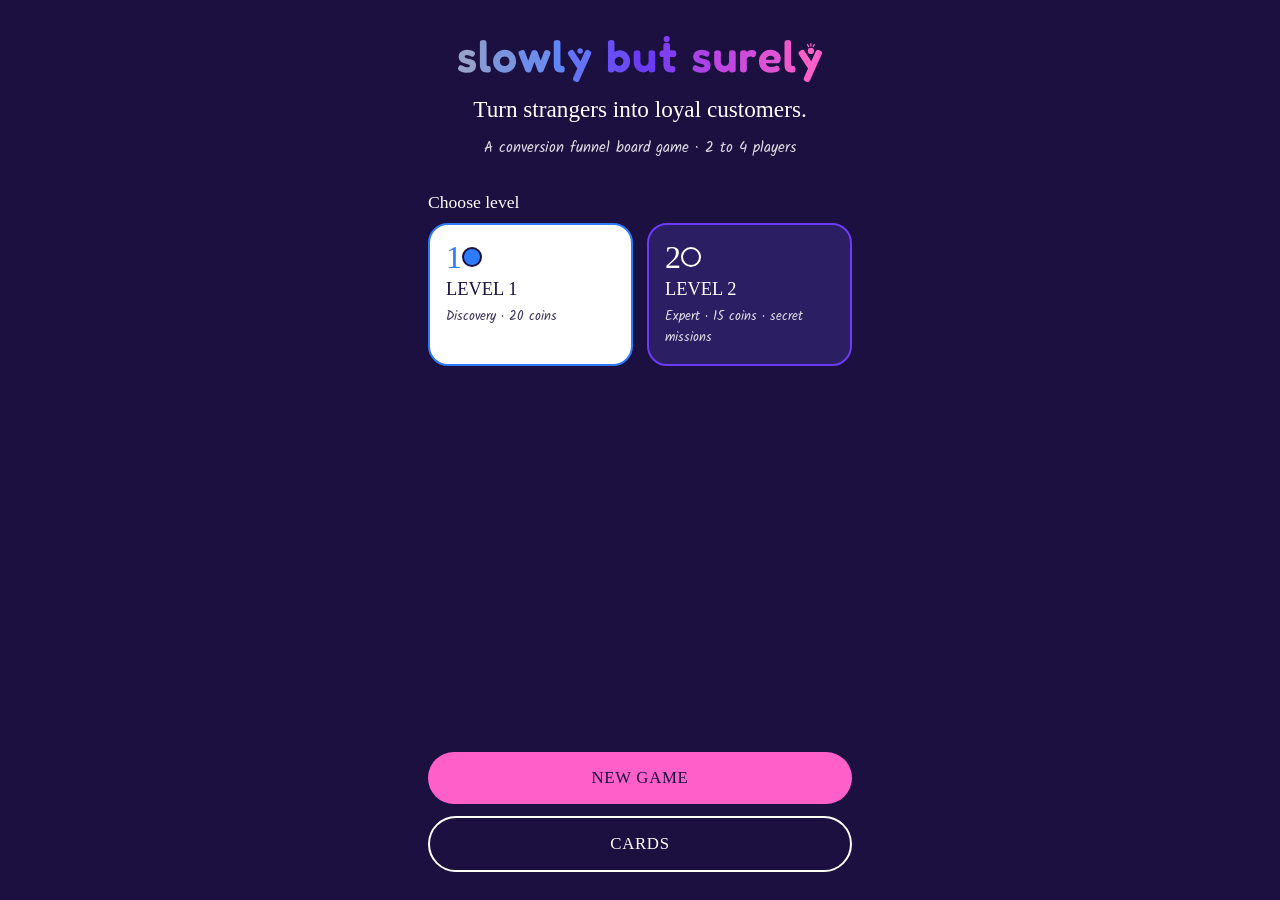
==== commit c6356002: "changements DA mokup" ====
--- a/index.html
+++ b/index.html
@@ -4,107 +4,147 @@
   <meta charset="utf-8">
   <meta name="viewport" content="width=device-width, initial-scale=1">
   <title>Slowly But Surely</title>
+  <!-- Typographies Google Fonts inspirées des maquettes -->
   <link rel="preconnect" href="https://fonts.googleapis.com">
   <link rel="preconnect" href="https://fonts.gstatic.com" crossorigin>
-  <link href="https://fonts.googleapis.com/css2?family=DM+Mono:wght@400;500&family=Fredoka:wght@600;700&family=Kalam:wght@400;700&family=Permanent+Marker&family=Sedgwick+Ave+Display&display=swap" rel="stylesheet">
+  <link href="https://fonts.googleapis.com/css2?family=DM+Mono:wght@400;500&family=Fredoka:wght@600;700&family=Kalam:wght@400;700&family=Permanent+Marker&display=swap" rel="stylesheet">
   <link rel="stylesheet" href="./css/style.css">
   <script type="module" src="./js/app.js"></script>
 </head>
 <body>
   <main class="shell">
+    <!-- Écran d'accueil : choix du niveau et lancement -->
     <section id="screen-home" class="screen">
-      <div class="brand-lockup">
-        <span class="logo-slowly">slowly</span>
-        <span class="logo-but">but</span>
-        <span class="logo-surely">surely</span>
-      </div>
-      <p class="tagline">Turn strangers into loyal customers.</p>
-      <p class="meta-line">2–4 players · 6 rounds</p>
-
-      <div class="level-row">
-        <button type="button" class="lvl-btn" data-level="1">L1 · 20 coins</button>
-        <button type="button" class="lvl-btn is-on" data-level="2">L2 · 15 coins + missions</button>
+      <div class="home-hero">
+        <img src="./assets/logo.svg" alt="slowly but surely" class="logo-svg logo-hero">
+        <p class="hero-lead">Turn strangers into loyal customers.</p>
+        <p class="hero-sub">A conversion funnel board game · 2 to 4 players</p>
       </div>
 
-      <button id="btn-new-game" type="button" class="btn-pink">New game</button>
-      <a href="./guide.html" class="btn-ghost">Cards guide</a>
+      <div class="level-block">
+        <span class="section-label">Choose level</span>
+        <div class="level-grid">
+          <button type="button" class="lvl-card is-sel-1" data-level="1">
+            <div class="lvl-top">
+              <span class="lvl-num">1</span>
+              <span class="radio-dot"></span>
+            </div>
+            <div class="lvl-name">LEVEL 1</div>
+            <div class="lvl-desc">Discovery · 20 coins</div>
+          </button>
+          <button type="button" class="lvl-card" data-level="2">
+            <div class="lvl-top">
+              <span class="lvl-num">2</span>
+              <span class="radio-dot"></span>
+            </div>
+            <div class="lvl-name">LEVEL 2</div>
+            <div class="lvl-desc">Expert · 15 coins · secret missions</div>
+          </button>
+        </div>
+      </div>
+
+      <div class="cta-stack">
+        <button id="btn-new-game" type="button" class="btn-main">NEW GAME</button>
+        <a href="./guide.html" class="btn-outline">CARDS</a>
+      </div>
     </section>
 
+    <!-- Écran configuration des joueurs -->
     <section id="screen-players" class="screen hidden">
-      <header class="bar">
-        <span class="mini-brand">slowly but surely</span>
-        <span id="players-level-badge" class="pill">L2</span>
+      <header class="top-bar">
+        <img src="./assets/logo.svg" alt="slowly but surely" class="logo-svg">
+        <span id="players-level-badge" class="lvl-pill">LEVEL 1</span>
       </header>
-      <h1 class="title">Players</h1>
-      <div class="seg">
-        <button type="button" class="seg-btn" data-count="2">2</button>
-        <button type="button" class="seg-btn is-on" data-count="3">3</button>
-        <button type="button" class="seg-btn" data-count="4">4</button>
+      <div class="page-head">
+        <h1 class="page-title">Players</h1>
+        <p class="page-sub">How many players are at the table?</p>
       </div>
+      <div class="count-grid">
+        <button type="button" class="count-btn" data-count="2">2</button>
+        <button type="button" class="count-btn is-active" data-count="3">3</button>
+        <button type="button" class="count-btn" data-count="4">4</button>
+      </div>
+      <p class="hint-line">Just first names. Each player keeps their token colour.</p>
       <div id="player-inputs" class="stack"></div>
-      <p id="players-error" class="err hidden"></p>
-      <button id="btn-start-game" type="button" class="btn-pink">Start round 1</button>
-      <a href="./guide.html" class="btn-ghost">Cards guide</a>
+      <p id="players-error" class="err-msg hidden"></p>
+      <div class="cta-stack">
+        <button id="btn-start-game" type="button" class="btn-main">START GAME</button>
+        <a href="./guide.html" class="btn-outline">CARDS</a>
+      </div>
     </section>
 
+    <!-- Écran de manche (6 manches) -->
     <section id="screen-round" class="screen hidden">
-      <header class="bar">
-        <span class="mini-brand">slowly but surely</span>
-        <span id="round-level-badge" class="pill">L2</span>
+      <header class="top-bar">
+        <img src="./assets/logo.svg" alt="slowly but surely" class="logo-svg">
+        <span id="round-level-badge" class="lvl-pill">LEVEL 1</span>
       </header>
-      <div class="round-top">
-        <span id="round-eyebrow" class="mono">ROUND</span>
-        <div id="round-counter" class="round-num">1/6</div>
-        <div id="round-bars" class="bars"></div>
+      <div class="round-box">
+        <div id="round-eyebrow" class="round-label">ROUND</div>
+        <div id="round-counter" class="round-big">1/6</div>
+        <div id="round-bars" class="round-bars"></div>
       </div>
-      <div id="event-slot"></div>
-      <button id="btn-round-action" type="button" class="btn-pink">Draw event</button>
-      <a href="./guide.html" class="btn-ghost">Cards guide</a>
+      <div id="event-slot" class="event-wrap"></div>
+      <div class="cta-stack">
+        <button id="btn-round-action" type="button" class="btn-main">ROUND 1: DRAW EVENT</button>
+        <a href="./guide.html" class="btn-outline">CARDS</a>
+      </div>
     </section>
 
+    <!-- Écran de saisie des scores finaux -->
     <section id="screen-scores" class="screen hidden">
-      <header class="bar">
-        <span class="mini-brand">slowly but surely</span>
-        <span id="scores-level-badge" class="pill">L2</span>
+      <header class="top-bar">
+        <img src="./assets/logo.svg" alt="slowly but surely" class="logo-svg">
+        <span id="scores-level-badge" class="lvl-pill">LEVEL 1</span>
       </header>
-      <h1 class="title">Final scores</h1>
-      <form id="scores-form" novalidate>
+      <div class="page-head">
+        <h1 class="page-title">Final scores</h1>
+        <p id="scores-subtitle" class="page-sub">Count your tokens and enter the numbers.</p>
+      </div>
+      <form id="scores-form" class="score-form" novalidate>
         <div id="score-cards" class="stack"></div>
-        <button type="submit" class="btn-pink">Calculate</button>
+        <button type="submit" class="btn-main">CALCULATE</button>
       </form>
     </section>
 
+    <!-- Écran des résultats -->
     <section id="screen-results" class="screen hidden">
-      <header class="bar">
-        <span class="mini-brand">slowly but surely</span>
-        <span id="results-level-badge" class="pill">L2</span>
+      <header class="top-bar">
+        <img src="./assets/logo.svg" alt="slowly but surely" class="logo-svg">
+        <span id="results-level-badge" class="lvl-pill">LEVEL 1</span>
       </header>
-      <h1 class="title">Results</h1>
+      <h1 class="page-title">Results</h1>
       <div id="winner-banner"></div>
       <div id="runners-list" class="stack"></div>
-      <p class="mono note">Best conversion rate: +3 pts</p>
-      <button id="btn-results-new-game" type="button" class="btn-ghost">New game</button>
+      <p class="bonus-note"><span class="bonus-dot"></span>Best conversion rate: +3 bonus points.</p>
+      <div class="cta-stack">
+        <button id="btn-results-new-game" type="button" class="btn-outline">NEW GAME</button>
+      </div>
     </section>
   </main>
 
+  <!-- Modale de confirmation de manche / fin de partie -->
   <div id="modal-round" class="modal hidden">
-    <div class="modal-box">
-      <h2 id="modal-round-title" class="title-sm">Next round?</h2>
-      <p id="modal-round-desc" class="body-copy"></p>
-      <div class="modal-row">
-        <button id="modal-round-cancel" type="button" class="btn-ghost">Cancel</button>
-        <button id="modal-round-confirm" type="button" class="btn-pink">Confirm</button>
+    <div class="modal-card">
+      <div class="modal-badge">?</div>
+      <h2 id="modal-round-title" class="modal-title">Everyone played?</h2>
+      <p id="modal-round-desc" class="modal-desc"></p>
+      <div class="modal-actions">
+        <button id="modal-round-cancel" type="button" class="btn-modal-cancel">CANCEL</button>
+        <button id="modal-round-confirm" type="button" class="btn-modal-pink">YES</button>
       </div>
     </div>
   </div>
 
+  <!-- Modale de suppression de partie -->
   <div id="modal-reset" class="modal hidden">
-    <div class="modal-box">
-      <h2 class="title-sm">Erase game?</h2>
-      <p class="body-copy">Current scores will be removed.</p>
-      <div class="modal-row">
-        <button id="modal-reset-cancel" type="button" class="btn-ghost">Cancel</button>
-        <button id="modal-reset-confirm" type="button" class="btn-pink">Erase</button>
+    <div class="modal-card">
+      <div class="modal-badge">!</div>
+      <h2 class="modal-title">Erase game?</h2>
+      <p class="modal-desc">Scores will be deleted from this device.</p>
+      <div class="modal-actions">
+        <button id="modal-reset-cancel" type="button" class="btn-modal-cancel">CANCEL</button>
+        <button id="modal-reset-confirm" type="button" class="btn-modal-pink">ERASE</button>
       </div>
     </div>
   </div>
--- a/css/style.css
+++ b/css/style.css
@@ -1,3 +1,4 @@
+/* Variables de couleurs issues de la charte Slowly But Surely */
 :root {
   --ink: #1B1040;
   --wall: #2B1E62;
@@ -17,350 +18,625 @@
   min-height: 100dvh;
 }
 
-button, input {
-  font: inherit;
-  color: inherit;
-}
-
-button {
-  cursor: pointer;
-  border: 0;
-  background: none;
-}
-
-a {
-  color: inherit;
-  text-decoration: none;
-}
-
+button, input { font: inherit; color: inherit; }
+button { cursor: pointer; border: 0; background: none; }
+a { color: inherit; text-decoration: none; }
 .hidden { display: none !important; }
 
+/* Conteneur principal occupant toute la hauteur d'écran */
 .shell {
   max-width: 460px;
+  min-height: 100dvh;
   margin: 0 auto;
-  padding: 20px 18px 36px;
-  display: flex;
-  flex-direction: column;
-  gap: 16px;
-}
-
+  padding: 24px 18px 28px;
+  display: flex;
+  flex-direction: column;
+}
+
+/* Chaque écran s'étire sur toute la hauteur disponible */
 .screen {
-  display: flex;
-  flex-direction: column;
-  gap: 16px;
-}
-
-.bar {
-  display: flex;
-  align-items: center;
-  justify-content: space-between;
-  gap: 10px;
-}
-
-.bar-right {
+  flex: 1;
+  display: flex;
+  flex-direction: column;
+  justify-content: space-between;
+  gap: 20px;
+}
+
+.top-bar {
+  display: flex;
+  align-items: center;
+  justify-content: space-between;
+  gap: 12px;
+}
+
+.logo-svg { height: 26px; width: auto; display: block; }
+.logo-hero { height: 46px; margin: 0 auto; }
+
+.lvl-pill {
+  padding: 6px 14px;
+  border-radius: 999px;
+  border: 2px solid var(--violet);
+  font-family: "Permanent Marker", cursive;
+  font-size: 0.78rem;
+  letter-spacing: 0.04em;
+  white-space: nowrap;
+}
+
+.lvl-pill.is-blue {
+  background: var(--blue);
+  border-color: var(--blue);
+  color: var(--white);
+}
+
+.guide-pills {
   display: flex;
   flex-direction: column;
   align-items: flex-end;
   gap: 6px;
 }
 
-.mini-brand {
-  font-family: "Fredoka", sans-serif;
-  font-weight: 700;
-  font-size: 1.05rem;
-  color: var(--pink);
-}
-
-.brand-lockup {
+/* Accueil aéré sur tout l'écran */
+.home-hero {
   text-align: center;
-  padding: 18px 0 6px;
-  font-family: "Fredoka", sans-serif;
-  font-size: 2.5rem;
-  font-weight: 700;
-  line-height: 1;
-}
-
-.logo-slowly { color: var(--blue); }
-.logo-but { color: var(--white); margin: 0 8px; font-family: "Permanent Marker", cursive; font-size: 1.4rem; }
-.logo-surely { color: var(--pink); font-family: "Sedgwick Ave Display", cursive; font-size: 2.7rem; }
-
-.tagline {
-  text-align: center;
-  margin: 0;
+  padding: 12px 0;
+  display: flex;
+  flex-direction: column;
+  gap: 12px;
+}
+
+.hero-lead {
+  margin: 0;
+  font-family: "Permanent Marker", cursive;
+  font-size: 1.45rem;
+  line-height: 1.3;
+}
+
+.hero-sub, .hint-line, .page-sub {
+  margin: 0;
+  font-size: 0.92rem;
+  opacity: 0.85;
+}
+
+.section-label {
+  display: block;
   font-family: "Permanent Marker", cursive;
   font-size: 1.1rem;
-}
-
-.meta-line, .mono, .note {
-  margin: 0;
-  text-align: center;
-  font-family: "DM Mono", monospace;
-  font-size: 0.78rem;
-  opacity: 0.85;
-}
-
-.level-row, .seg, .modal-row {
-  display: grid;
-  grid-template-columns: repeat(2, 1fr);
-  gap: 10px;
-}
-
-.seg { grid-template-columns: repeat(3, 1fr); }
-
-.lvl-btn, .seg-btn {
-  padding: 12px;
-  border-radius: 14px;
+  margin-bottom: 10px;
+}
+
+/* Cartes de niveau : Level 1 en bleu quand actif, Level 2 en rose */
+.level-grid {
+  display: grid;
+  grid-template-columns: 1fr 1fr;
+  gap: 14px;
+}
+
+.lvl-card {
   background: var(--wall);
   border: 2px solid var(--violet);
-  font-family: "Permanent Marker", cursive;
-  font-size: 0.9rem;
-}
-
-.lvl-btn.is-on {
-  background: var(--violet);
+  border-radius: 20px;
+  padding: 16px;
+  text-align: left;
+  display: flex;
+  flex-direction: column;
+  gap: 6px;
+}
+
+.lvl-top {
+  display: flex;
+  align-items: center;
+  justify-content: space-between;
+}
+
+.lvl-num {
+  font-family: "Permanent Marker", cursive;
+  font-size: 2rem;
+  line-height: 1;
+}
+
+.radio-dot {
+  width: 20px;
+  height: 20px;
+  border-radius: 50%;
+  border: 2px solid var(--white);
+}
+
+.lvl-name {
+  font-family: "Permanent Marker", cursive;
+  font-size: 1.15rem;
+}
+
+.lvl-desc { font-size: 0.82rem; opacity: 0.85; }
+
+/* Sélection Level 1 en bleu */
+.lvl-card.is-sel-1 {
+  background: var(--white);
+  border-color: var(--blue);
+  color: var(--ink);
+}
+.lvl-card.is-sel-1 .lvl-num { color: var(--blue); }
+.lvl-card.is-sel-1 .radio-dot { background: var(--blue); border-color: var(--ink); }
+
+/* Sélection Level 2 en rose */
+.lvl-card.is-sel-2 {
+  background: var(--white);
   border-color: var(--pink);
-}
-
-.seg-btn.is-on {
-  background: var(--pink);
-  color: var(--ink);
-}
-
-.btn-pink, .btn-ghost {
+  color: var(--ink);
+}
+.lvl-card.is-sel-2 .lvl-num { color: var(--pink); }
+.lvl-card.is-sel-2 .radio-dot { background: var(--pink); border-color: var(--ink); }
+
+/* Boutons principaux et secondaires */
+.cta-stack {
+  display: flex;
+  flex-direction: column;
+  gap: 12px;
+  margin-top: auto;
+}
+
+.btn-main, .btn-outline {
   width: 100%;
-  padding: 13px 16px;
-  border-radius: 14px;
+  padding: 16px 18px;
+  border-radius: 999px;
   text-align: center;
   font-family: "Permanent Marker", cursive;
-  font-size: 1rem;
-  display: inline-block;
-}
-
-.btn-pink {
-  background: var(--pink);
-  color: var(--ink);
-}
-
-.btn-ghost {
+  font-size: 1.05rem;
+  letter-spacing: 0.04em;
+  display: block;
+}
+
+.btn-main {
+  background: var(--pink);
+  color: var(--ink);
+}
+
+.btn-outline {
+  border: 2px solid var(--white);
+  color: var(--white);
+}
+
+.page-title {
+  margin: 0;
+  font-family: "Permanent Marker", cursive;
+  font-size: 2.1rem;
+}
+
+.page-head { display: flex; flex-direction: column; gap: 4px; }
+.stack { display: flex; flex-direction: column; gap: 12px; }
+
+/* Sélection nombre de joueurs et champs */
+.count-grid {
+  display: grid;
+  grid-template-columns: repeat(3, 1fr);
+  gap: 12px;
+}
+
+.count-btn {
+  padding: 14px;
+  border-radius: 16px;
   background: var(--wall);
-  border: 2px solid var(--violet);
-  color: var(--white);
-}
-
-.pill {
-  padding: 5px 11px;
-  border-radius: 999px;
-  background: var(--violet);
-  font-family: "DM Mono", monospace;
-  font-size: 0.72rem;
-  white-space: nowrap;
-}
-
-.pill-blue {
-  background: var(--blue);
-  color: var(--ink);
-  font-weight: 500;
-}
-
-.title, .title-sm {
-  margin: 0;
-  font-family: "Permanent Marker", cursive;
-  font-size: 1.8rem;
-  color: var(--pink);
-}
-
-.title-sm { font-size: 1.3rem; }
-
-.stack {
-  display: flex;
-  flex-direction: column;
-  gap: 10px;
+  font-family: "Permanent Marker", cursive;
+  font-size: 1.5rem;
+}
+
+.count-btn.is-active {
+  background: var(--white);
+  color: var(--ink);
 }
 
 .player-row {
   display: flex;
   align-items: center;
-  gap: 10px;
-  background: var(--wall);
-  padding: 10px 12px;
-  border-radius: 14px;
+  gap: 12px;
 }
 
 .dot {
-  width: 18px;
-  height: 18px;
-  border-radius: 50%;
+  width: 22px;
+  height: 22px;
+  border-radius: 50%;
+  border: 2px solid var(--ink);
   flex-shrink: 0;
 }
 
-.inp {
+.name-inp {
   width: 100%;
-  background: var(--ink);
-  border: 1px solid var(--violet);
-  border-radius: 10px;
-  padding: 8px 10px;
-}
-
-.err {
+  padding: 14px 16px;
+  border-radius: 16px;
+  background: var(--white);
+  color: var(--ink);
+  border: 0;
+}
+
+.err-msg {
   margin: 0;
   color: var(--pink);
   font-family: "DM Mono", monospace;
   font-size: 0.8rem;
 }
 
-.round-top {
+/* Écran de manche et carte événement */
+.round-box { text-align: center; }
+
+.round-label {
+  font-family: "DM Mono", monospace;
+  font-size: 0.85rem;
+  letter-spacing: 0.25em;
+  color: var(--pink);
+}
+
+.round-big {
+  font-family: "Permanent Marker", cursive;
+  font-size: 4.5rem;
+  line-height: 1;
+  margin: 6px 0 14px;
+}
+
+.round-bars {
+  display: grid;
+  grid-template-columns: repeat(6, 1fr);
+  gap: 8px;
+}
+
+.r-bar {
+  height: 6px;
+  border-radius: 999px;
+  background: var(--wall);
+}
+
+.r-bar.is-on { background: var(--pink); }
+
+.event-wrap {
+  flex: 1;
+  display: flex;
+  flex-direction: column;
+  justify-content: center;
+}
+
+.event-wait {
+  background: var(--wall);
+  border-radius: 24px;
+  padding: 36px 20px;
   text-align: center;
-  background: var(--wall);
+  display: flex;
+  flex-direction: column;
+  align-items: center;
+  gap: 14px;
+}
+
+.q-circle {
+  width: 58px;
+  height: 58px;
+  border-radius: 50%;
+  border: 2px solid var(--white);
+  display: grid;
+  place-items: center;
+  font-family: "Permanent Marker", cursive;
+  font-size: 1.6rem;
+}
+
+.event-card {
+  background: var(--white);
+  color: var(--ink);
+  border-radius: 24px;
+  overflow: hidden;
+}
+
+.event-head {
+  background: var(--pink);
+  padding: 12px 18px;
+  display: flex;
+  align-items: center;
+  justify-content: space-between;
+  font-weight: 700;
+}
+
+.excl-badge {
+  width: 26px;
+  height: 26px;
+  border-radius: 50%;
+  background: var(--ink);
+  color: var(--white);
+  display: grid;
+  place-items: center;
+  font-family: "Permanent Marker", cursive;
+}
+
+.event-body {
+  padding: 20px;
+  display: flex;
+  flex-direction: column;
+  gap: 12px;
+}
+
+.event-name {
+  margin: 0;
+  font-family: "Permanent Marker", cursive;
+  font-size: 1.7rem;
+}
+
+.event-tip {
+  margin: 0;
+  padding-top: 10px;
+  border-top: 1px solid #E5E7EB;
+  font-size: 0.85rem;
+  opacity: 0.75;
+}
+
+/* Scores et résultats */
+.score-form {
+  flex: 1;
+  display: flex;
+  flex-direction: column;
+  justify-content: space-between;
+  gap: 18px;
+}
+
+.score-card {
+  background: var(--white);
+  color: var(--ink);
+  border-radius: 22px;
   padding: 16px;
-  border-radius: 16px;
-}
-
-.round-num {
-  font-family: "Permanent Marker", cursive;
-  font-size: 3rem;
-  line-height: 1.1;
-  color: var(--pink);
-}
-
-.bars {
-  display: grid;
-  grid-template-columns: repeat(6, 1fr);
+  display: flex;
+  flex-direction: column;
+  gap: 12px;
+}
+
+.score-head {
+  display: flex;
+  align-items: center;
+  justify-content: space-between;
+  gap: 8px;
+}
+
+.mission-pill {
+  padding: 6px 12px;
+  border-radius: 999px;
+  border: 2px solid var(--ink);
+  font-family: "Permanent Marker", cursive;
+  font-size: 0.8rem;
+  display: flex;
+  align-items: center;
   gap: 6px;
-  margin-top: 10px;
-}
-
-.bar-seg {
-  height: 6px;
-  border-radius: 99px;
-  background: var(--ink);
-}
-
-.bar-seg.is-on { background: var(--pink); }
-
-.event-box, .card, .winner-box, .runner-box, .detail-box {
-  background: var(--wall);
-  border: 2px solid var(--violet);
-  border-radius: 16px;
-  padding: 14px;
-}
-
-.event-title, .card-name {
-  margin: 6px 0;
-  font-family: "Permanent Marker", cursive;
-  font-size: 1.35rem;
-}
-
-.body-copy { margin: 0; font-size: 0.98rem; }
-
-.grid-2 {
+}
+
+.mission-pill.is-on {
+  background: var(--pink);
+}
+
+.metrics-4 {
   display: grid;
   grid-template-columns: 1fr 1fr;
-  gap: 8px;
-  margin-top: 10px;
-}
-
-.field {
-  background: var(--ink);
-  padding: 8px 10px;
-  border-radius: 10px;
-}
-
-.field label {
+  gap: 10px;
+}
+
+.m-box {
+  background: #F4F5FB;
+  border-radius: 14px;
+  padding: 10px 12px;
+  border-left: 4px solid var(--violet);
+}
+
+.m-box label {
   display: block;
   font-family: "DM Mono", monospace;
   font-size: 0.68rem;
-  opacity: 0.8;
-  margin-bottom: 4px;
-}
-
-.field input[type="number"] {
+  font-weight: 500;
+}
+
+.m-box input {
   width: 100%;
+  border: 0;
   background: transparent;
-  border: 0;
-  font-family: "Permanent Marker", cursive;
-  font-size: 1.2rem;
-}
-
-.winner-box {
-  border-color: var(--pink);
-  display: flex;
-  align-items: center;
-  justify-content: space-between;
-  gap: 12px;
-}
-
-.pts-badge {
-  font-family: "Permanent Marker", cursive;
-  font-size: 1.6rem;
-  color: var(--pink);
-  white-space: nowrap;
-}
-
-.runner-box {
-  display: flex;
-  align-items: center;
-  justify-content: space-between;
+  font-family: "Permanent Marker", cursive;
+  font-size: 1.35rem;
+  color: var(--ink);
+  margin-top: 4px;
+}
+
+.winner-card {
+  background: var(--pink);
+  color: var(--ink);
+  border-radius: 24px;
+  padding: 20px;
+  display: flex;
+  align-items: center;
+  justify-content: space-between;
+  gap: 12px;
+}
+
+.winner-name {
+  font-family: "Permanent Marker", cursive;
+  font-size: 1.8rem;
+  display: flex;
+  align-items: center;
   gap: 10px;
-}
-
-.stage-tag {
+  margin: 4px 0;
+}
+
+.pts-ring {
+  width: 82px;
+  height: 82px;
+  border-radius: 50%;
+  background: var(--white);
+  border: 4px solid var(--ink);
+  display: grid;
+  place-items: center;
+  font-family: "Permanent Marker", cursive;
+  font-size: 1.7rem;
+  flex-shrink: 0;
+}
+
+.runner-card {
+  background: var(--white);
+  color: var(--ink);
+  border-radius: 18px;
+  padding: 14px 16px;
+  display: flex;
+  align-items: center;
+  justify-content: space-between;
+}
+
+.rank-circle {
+  width: 30px;
+  height: 30px;
+  border-radius: 50%;
+  border: 2px solid var(--ink);
+  display: grid;
+  place-items: center;
+  font-family: "Permanent Marker", cursive;
+}
+
+.bonus-note {
+  margin: 0;
+  display: flex;
+  align-items: center;
+  gap: 10px;
+  font-size: 0.9rem;
+}
+
+.bonus-dot {
+  width: 16px;
+  height: 16px;
+  border-radius: 50%;
+  background: var(--pink);
+  flex-shrink: 0;
+}
+
+/* Guide des cartes : espacement aéré en vue détail */
+.stage-chip {
   display: inline-block;
-  padding: 4px 10px;
+  padding: 5px 12px;
   border-radius: 999px;
   color: var(--ink);
+  font-family: "Permanent Marker", cursive;
+  font-size: 0.85rem;
+}
+
+.card-row-btn {
+  width: 100%;
+  background: var(--wall);
+  border-left: 6px solid var(--accent, var(--pink));
+  border-radius: 14px;
+  padding: 14px 16px;
+  display: flex;
+  align-items: center;
+  justify-content: space-between;
+  font-family: "Permanent Marker", cursive;
+  font-size: 1rem;
+  text-align: left;
+}
+
+.cost-badge {
+  background: var(--pink);
+  color: var(--ink);
+  padding: 3px 9px;
+  border-radius: 999px;
+  font-family: "DM Mono", monospace;
+  font-size: 0.78rem;
+  font-weight: 500;
+}
+
+.detail-wrap {
+  flex: 1;
+  display: flex;
+  flex-direction: column;
+  justify-content: center;
+  padding: 8px 0;
+}
+
+.detail-card {
+  background: var(--white);
+  color: var(--ink);
+  border-radius: 24px;
+  padding: 24px 20px;
+  display: flex;
+  flex-direction: column;
+  gap: 16px;
+}
+
+.detail-title {
+  margin: 0;
+  font-family: "Permanent Marker", cursive;
+  font-size: 1.85rem;
+}
+
+.detail-block {
+  display: flex;
+  flex-direction: column;
+  gap: 4px;
+  padding-top: 12px;
+  border-top: 1px solid #E5E7EB;
+}
+
+.detail-label {
   font-family: "DM Mono", monospace;
   font-size: 0.72rem;
-  font-weight: 500;
-}
-
-.card-btn {
-  width: 100%;
-  display: flex;
-  align-items: center;
-  justify-content: space-between;
-  gap: 10px;
-  background: var(--wall);
-  border-left: 6px solid var(--stage, var(--pink));
-  border-radius: 12px;
-  padding: 12px 14px;
-  text-align: left;
-  font-family: "Permanent Marker", cursive;
-  font-size: 1rem;
-}
-
-.card-meta {
-  display: flex;
-  align-items: center;
-  gap: 8px;
-  font-family: "DM Mono", monospace;
-  font-size: 0.78rem;
-}
-
-.coin-pill {
-  padding: 3px 8px;
-  border-radius: 999px;
-  background: var(--pink);
-  color: var(--ink);
-  font-weight: 500;
-}
-
+  text-transform: uppercase;
+  opacity: 0.65;
+}
+
+/* Modales */
 .modal {
   position: fixed;
   inset: 0;
   background: rgba(27, 16, 64, 0.82);
   display: grid;
   place-items: center;
-  padding: 18px;
-}
-
-.modal-box {
+  padding: 20px;
+}
+
+.modal-card {
   width: 100%;
   max-width: 360px;
-  background: var(--wall);
-  border: 2px solid var(--pink);
-  border-radius: 18px;
-  padding: 18px;
-  display: flex;
-  flex-direction: column;
-  gap: 12px;
+  background: var(--white);
+  color: var(--ink);
+  border-radius: 26px;
+  padding: 26px 20px;
+  text-align: center;
+  display: flex;
+  flex-direction: column;
+  align-items: center;
+  gap: 14px;
+}
+
+.modal-badge {
+  width: 52px;
+  height: 52px;
+  border-radius: 50%;
+  background: var(--pink);
+  border: 2px solid var(--ink);
+  display: grid;
+  place-items: center;
+  font-family: "Permanent Marker", cursive;
+  font-size: 1.5rem;
+}
+
+.modal-title { margin: 0; font-family: "Permanent Marker", cursive; font-size: 1.6rem; }
+.modal-desc { margin: 0; font-size: 0.95rem; opacity: 0.8; }
+
+.modal-actions {
+  width: 100%;
+  display: grid;
+  grid-template-columns: 1fr 1fr;
+  gap: 10px;
+  margin-top: 6px;
+}
+
+.btn-modal-cancel, .btn-modal-pink {
+  padding: 13px;
+  border-radius: 999px;
+  font-family: "Permanent Marker", cursive;
+  font-size: 0.95rem;
+}
+
+.btn-modal-cancel {
+  background: var(--white);
+  border: 2px solid var(--ink);
+  color: var(--ink);
+}
+
+.btn-modal-pink {
+  background: var(--pink);
+  border: 2px solid var(--ink);
+  color: var(--ink);
 }
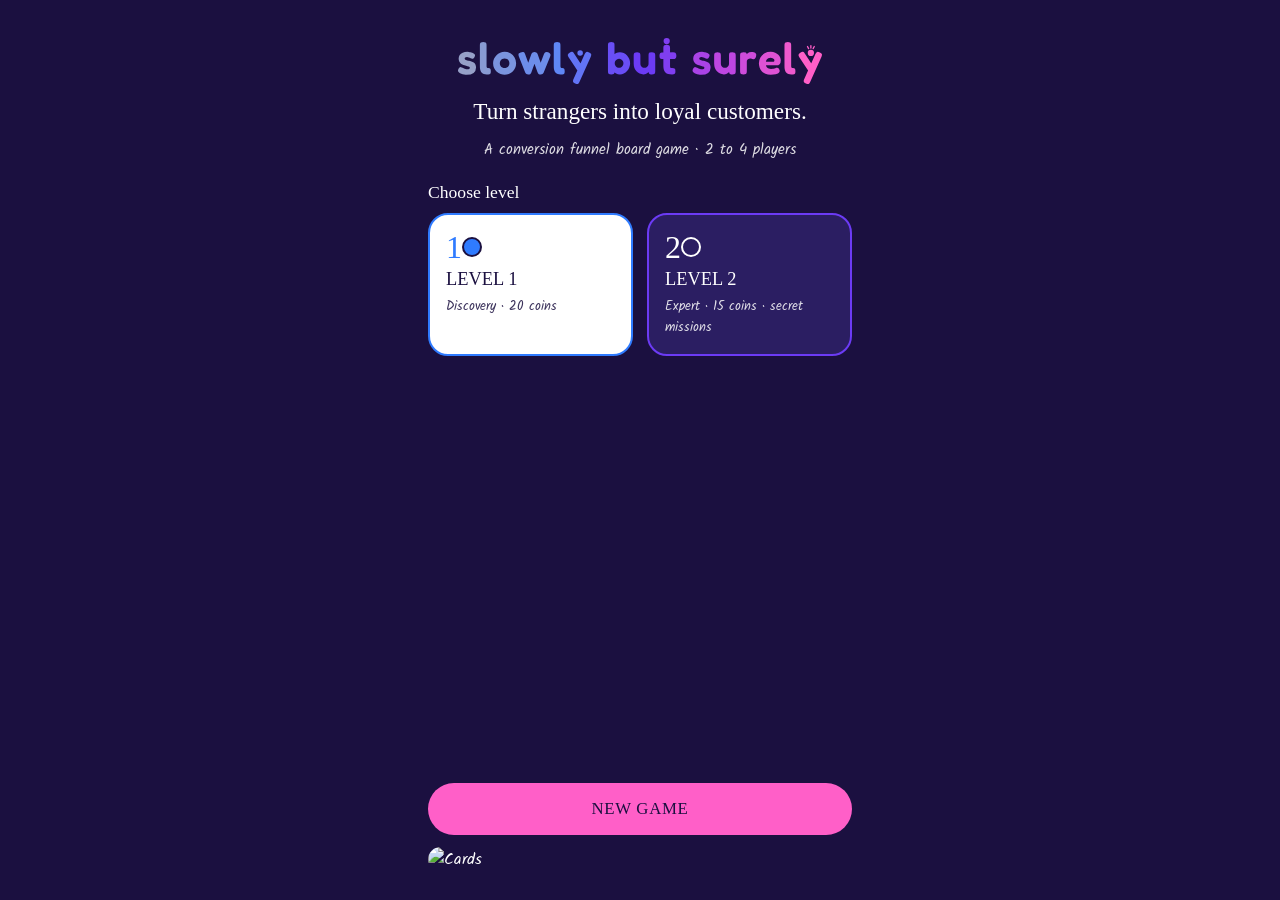
==== commit 3f88c6f5: "changements DA mokup2" ====
--- a/index.html
+++ b/index.html
@@ -4,16 +4,16 @@
   <meta charset="utf-8">
   <meta name="viewport" content="width=device-width, initial-scale=1">
   <title>Slowly But Surely</title>
-  <!-- Typographies Google Fonts inspirées des maquettes -->
+  <!-- Typographies Google Fonts -->
   <link rel="preconnect" href="https://fonts.googleapis.com">
   <link rel="preconnect" href="https://fonts.gstatic.com" crossorigin>
-  <link href="https://fonts.googleapis.com/css2?family=DM+Mono:wght@400;500&family=Fredoka:wght@600;700&family=Kalam:wght@400;700&family=Permanent+Marker&display=swap" rel="stylesheet">
+  <link href="https://fonts.googleapis.com/css2?family=DM+Mono:wght@400;500&family=Kalam:wght@400;700&family=Permanent+Marker&display=swap" rel="stylesheet">
   <link rel="stylesheet" href="./css/style.css">
   <script type="module" src="./js/app.js"></script>
 </head>
 <body>
   <main class="shell">
-    <!-- Écran d'accueil : choix du niveau et lancement -->
+    <!-- Écran d'accueil : logo, choix du niveau (1 en bleu par défaut) et boutons -->
     <section id="screen-home" class="screen">
       <div class="home-hero">
         <img src="./assets/logo.svg" alt="slowly but surely" class="logo-svg logo-hero">
@@ -21,7 +21,7 @@
         <p class="hero-sub">A conversion funnel board game · 2 to 4 players</p>
       </div>
 
-      <div class="level-block">
+      <div>
         <span class="section-label">Choose level</span>
         <div class="level-grid">
           <button type="button" class="lvl-card is-sel-1" data-level="1">
@@ -45,7 +45,10 @@
 
       <div class="cta-stack">
         <button id="btn-new-game" type="button" class="btn-main">NEW GAME</button>
-        <a href="./guide.html" class="btn-outline">CARDS</a>
+        <!-- Bouton SVG Cards depuis assets -->
+        <a href="./guide.html" class="btn-svg-link">
+          <img src="./assets/button_cards.svg" alt="Cards" class="btn-svg-img">
+        </a>
       </div>
     </section>
 
@@ -69,7 +72,9 @@
       <p id="players-error" class="err-msg hidden"></p>
       <div class="cta-stack">
         <button id="btn-start-game" type="button" class="btn-main">START GAME</button>
-        <a href="./guide.html" class="btn-outline">CARDS</a>
+        <a href="./guide.html" class="btn-svg-link">
+          <img src="./assets/button_cards.svg" alt="Cards" class="btn-svg-img">
+        </a>
       </div>
     </section>
 
@@ -87,7 +92,9 @@
       <div id="event-slot" class="event-wrap"></div>
       <div class="cta-stack">
         <button id="btn-round-action" type="button" class="btn-main">ROUND 1: DRAW EVENT</button>
-        <a href="./guide.html" class="btn-outline">CARDS</a>
+        <a href="./guide.html" class="btn-svg-link">
+          <img src="./assets/button_cards.svg" alt="Cards" class="btn-svg-img">
+        </a>
       </div>
     </section>
 
--- a/css/style.css
+++ b/css/style.css
@@ -1,4 +1,4 @@
-/* Variables de couleurs issues de la charte Slowly But Surely */
+/* Palette de couleurs Slowly But Surely */
 :root {
   --ink: #1B1040;
   --wall: #2B1E62;
@@ -23,17 +23,18 @@
 a { color: inherit; text-decoration: none; }
 .hidden { display: none !important; }
 
-/* Conteneur principal occupant toute la hauteur d'écran */
+/* Conteneur mobile plein écran */
 .shell {
   max-width: 460px;
   min-height: 100dvh;
   margin: 0 auto;
-  padding: 24px 18px 28px;
-  display: flex;
-  flex-direction: column;
-}
-
-/* Chaque écran s'étire sur toute la hauteur disponible */
+  padding: 22px 18px 28px;
+  display: flex;
+  flex-direction: column;
+  gap: 18px;
+}
+
+/* Écrans étirés sur toute la hauteur de l'écran */
 .screen {
   flex: 1;
   display: flex;
@@ -44,18 +45,19 @@
 
 .top-bar {
   display: flex;
-  align-items: center;
-  justify-content: space-between;
-  gap: 12px;
-}
-
-.logo-svg { height: 26px; width: auto; display: block; }
+  align-items: flex-start;
+  justify-content: space-between;
+  gap: 12px;
+}
+
+.logo-svg { height: 24px; width: auto; display: block; }
 .logo-hero { height: 46px; margin: 0 auto; }
 
-.lvl-pill {
-  padding: 6px 14px;
+/* Pilules d'en-tête */
+.lvl-pill, .pill-outline {
+  padding: 6px 16px;
   border-radius: 999px;
-  border: 2px solid var(--violet);
+  border: 2px solid var(--white);
   font-family: "Permanent Marker", cursive;
   font-size: 0.78rem;
   letter-spacing: 0.04em;
@@ -65,20 +67,28 @@
 .lvl-pill.is-blue {
   background: var(--blue);
   border-color: var(--blue);
-  color: var(--white);
+}
+
+.pill-white {
+  padding: 5px 14px;
+  border-radius: 999px;
+  background: var(--white);
+  color: var(--ink);
+  font-family: "Permanent Marker", cursive;
+  font-size: 0.76rem;
 }
 
 .guide-pills {
   display: flex;
   flex-direction: column;
   align-items: flex-end;
-  gap: 6px;
-}
-
-/* Accueil aéré sur tout l'écran */
+  gap: 8px;
+}
+
+/* Accueil */
 .home-hero {
   text-align: center;
-  padding: 12px 0;
+  padding-top: 16px;
   display: flex;
   flex-direction: column;
   gap: 12px;
@@ -97,6 +107,12 @@
   opacity: 0.85;
 }
 
+.tap-hint {
+  margin: 2px 0 0;
+  font-weight: 700;
+  font-size: 0.95rem;
+}
+
 .section-label {
   display: block;
   font-family: "Permanent Marker", cursive;
@@ -104,7 +120,7 @@
   margin-bottom: 10px;
 }
 
-/* Cartes de niveau : Level 1 en bleu quand actif, Level 2 en rose */
+/* Cartes de choix de niveau : Level 1 en bleu, Level 2 en rose */
 .level-grid {
   display: grid;
   grid-template-columns: 1fr 1fr;
@@ -141,14 +157,9 @@
   border: 2px solid var(--white);
 }
 
-.lvl-name {
-  font-family: "Permanent Marker", cursive;
-  font-size: 1.15rem;
-}
-
+.lvl-name { font-family: "Permanent Marker", cursive; font-size: 1.15rem; }
 .lvl-desc { font-size: 0.82rem; opacity: 0.85; }
 
-/* Sélection Level 1 en bleu */
 .lvl-card.is-sel-1 {
   background: var(--white);
   border-color: var(--blue);
@@ -157,7 +168,6 @@
 .lvl-card.is-sel-1 .lvl-num { color: var(--blue); }
 .lvl-card.is-sel-1 .radio-dot { background: var(--blue); border-color: var(--ink); }
 
-/* Sélection Level 2 en rose */
 .lvl-card.is-sel-2 {
   background: var(--white);
   border-color: var(--pink);
@@ -166,7 +176,7 @@
 .lvl-card.is-sel-2 .lvl-num { color: var(--pink); }
 .lvl-card.is-sel-2 .radio-dot { background: var(--pink); border-color: var(--ink); }
 
-/* Boutons principaux et secondaires */
+/* Boutons d'action principaux et bouton SVG Cards */
 .cta-stack {
   display: flex;
   flex-direction: column;
@@ -185,14 +195,20 @@
   display: block;
 }
 
-.btn-main {
-  background: var(--pink);
-  color: var(--ink);
-}
-
-.btn-outline {
-  border: 2px solid var(--white);
-  color: var(--white);
+.btn-main { background: var(--pink); color: var(--ink); }
+.btn-outline { border: 2px solid var(--white); color: var(--white); }
+
+.btn-svg-link {
+  display: block;
+  width: 100%;
+  border-radius: 999px;
+  overflow: hidden;
+}
+
+.btn-svg-img {
+  width: 100%;
+  height: auto;
+  display: block;
 }
 
 .page-title {
@@ -203,8 +219,9 @@
 
 .page-head { display: flex; flex-direction: column; gap: 4px; }
 .stack { display: flex; flex-direction: column; gap: 12px; }
-
-/* Sélection nombre de joueurs et champs */
+.stack-lg { display: flex; flex-direction: column; gap: 22px; }
+
+/* Joueurs */
 .count-grid {
   display: grid;
   grid-template-columns: repeat(3, 1fr);
@@ -219,10 +236,7 @@
   font-size: 1.5rem;
 }
 
-.count-btn.is-active {
-  background: var(--white);
-  color: var(--ink);
-}
+.count-btn.is-active { background: var(--white); color: var(--ink); }
 
 .player-row {
   display: flex;
@@ -254,7 +268,7 @@
   font-size: 0.8rem;
 }
 
-/* Écran de manche et carte événement */
+/* Manches */
 .round-box { text-align: center; }
 
 .round-label {
@@ -277,12 +291,7 @@
   gap: 8px;
 }
 
-.r-bar {
-  height: 6px;
-  border-radius: 999px;
-  background: var(--wall);
-}
-
+.r-bar { height: 6px; border-radius: 999px; background: var(--wall); }
 .r-bar.is-on { background: var(--pink); }
 
 .event-wrap {
@@ -322,7 +331,6 @@
 }
 
 .event-head {
-  background: var(--pink);
   padding: 12px 18px;
   display: flex;
   align-items: center;
@@ -399,9 +407,7 @@
   gap: 6px;
 }
 
-.mission-pill.is-on {
-  background: var(--pink);
-}
+.mission-pill.is-on { background: var(--pink); }
 
 .metrics-4 {
   display: grid;
@@ -502,38 +508,102 @@
   flex-shrink: 0;
 }
 
-/* Guide des cartes : espacement aéré en vue détail */
+/* Guide des cartes (fidèle aux maquettes 11 et 12) */
+.guide-list-screen {
+  display: flex;
+  flex-direction: column;
+  gap: 20px;
+}
+
 .stage-chip {
   display: inline-block;
-  padding: 5px 12px;
+  align-self: flex-start;
+  padding: 5px 18px;
   border-radius: 999px;
   color: var(--ink);
   font-family: "Permanent Marker", cursive;
-  font-size: 0.85rem;
-}
-
+  font-size: 0.88rem;
+  letter-spacing: 0.03em;
+}
+
+/* Ligne blanche avec bande verticale colorée à gauche */
 .card-row-btn {
   width: 100%;
-  background: var(--wall);
-  border-left: 6px solid var(--accent, var(--pink));
+  background: var(--white);
+  color: var(--ink);
   border-radius: 14px;
-  padding: 14px 16px;
-  display: flex;
-  align-items: center;
-  justify-content: space-between;
-  font-family: "Permanent Marker", cursive;
-  font-size: 1rem;
+  padding: 13px 16px 13px 22px;
+  position: relative;
+  overflow: hidden;
+  display: flex;
+  align-items: center;
+  justify-content: space-between;
+  font-weight: 700;
+  font-size: 1.05rem;
   text-align: left;
 }
 
-.cost-badge {
-  background: var(--pink);
-  color: var(--ink);
+.card-row-btn::before {
+  content: "";
+  position: absolute;
+  inset: 0 auto 0 0;
+  width: 8px;
+  background: var(--accent, var(--pink));
+}
+
+.row-right {
+  display: flex;
+  align-items: center;
+  gap: 10px;
+}
+
+.l2-pill {
+  background: var(--ink);
+  color: var(--white);
   padding: 3px 9px;
   border-radius: 999px;
-  font-family: "DM Mono", monospace;
-  font-size: 0.78rem;
-  font-weight: 500;
+  font-family: "Permanent Marker", cursive;
+  font-size: 0.72rem;
+}
+
+/* Pièce de coût blanche cerclée de rose */
+.coin-circle {
+  width: 30px;
+  height: 30px;
+  border-radius: 50%;
+  background: var(--white);
+  border: 3px solid var(--pink);
+  box-shadow: 0 0 0 1.5px var(--ink);
+  display: grid;
+  place-items: center;
+  font-family: "Permanent Marker", cursive;
+  font-size: 0.9rem;
+  color: var(--ink);
+}
+
+.coin-circle.is-lg {
+  width: 52px;
+  height: 52px;
+  border-width: 5px;
+  box-shadow: 0 0 0 2px var(--ink);
+  font-size: 1.45rem;
+  flex-shrink: 0;
+}
+
+.chev { opacity: 0.45; font-size: 1.2rem; }
+
+/* Vue détail d'une carte */
+.detail-top {
+  display: flex;
+  flex-direction: column;
+  gap: 14px;
+}
+
+.back-link {
+  align-self: flex-start;
+  font-weight: 700;
+  font-size: 1.1rem;
+  padding: 4px 0;
 }
 
 .detail-wrap {
@@ -541,38 +611,65 @@
   display: flex;
   flex-direction: column;
   justify-content: center;
-  padding: 8px 0;
 }
 
 .detail-card {
   background: var(--white);
   color: var(--ink);
-  border-radius: 24px;
-  padding: 24px 20px;
-  display: flex;
-  flex-direction: column;
-  gap: 16px;
+  border-radius: 26px;
+  overflow: hidden;
+  display: flex;
+  flex-direction: column;
+}
+
+/* Bandeau supérieur coloré selon l'étape */
+.detail-stripe {
+  height: 16px;
+  background: var(--accent, var(--pink));
+}
+
+.detail-body {
+  padding: 24px 22px 28px;
+  display: flex;
+  flex-direction: column;
+  gap: 20px;
+}
+
+.detail-head {
+  display: flex;
+  align-items: flex-start;
+  justify-content: space-between;
+  gap: 12px;
 }
 
 .detail-title {
   margin: 0;
   font-family: "Permanent Marker", cursive;
-  font-size: 1.85rem;
+  font-size: 2rem;
+  line-height: 1.15;
 }
 
 .detail-block {
   display: flex;
   flex-direction: column;
-  gap: 4px;
-  padding-top: 12px;
-  border-top: 1px solid #E5E7EB;
+  gap: 6px;
+  padding-top: 16px;
+  border-top: 1.5px solid #E5E7EB;
 }
 
 .detail-label {
-  font-family: "DM Mono", monospace;
-  font-size: 0.72rem;
-  text-transform: uppercase;
-  opacity: 0.65;
+  font-weight: 700;
+  font-size: 0.95rem;
+}
+
+.detail-text {
+  margin: 0;
+  font-size: 1rem;
+  line-height: 1.4;
+}
+
+.detail-text.is-muted {
+  opacity: 0.72;
 }
 
 /* Modales */
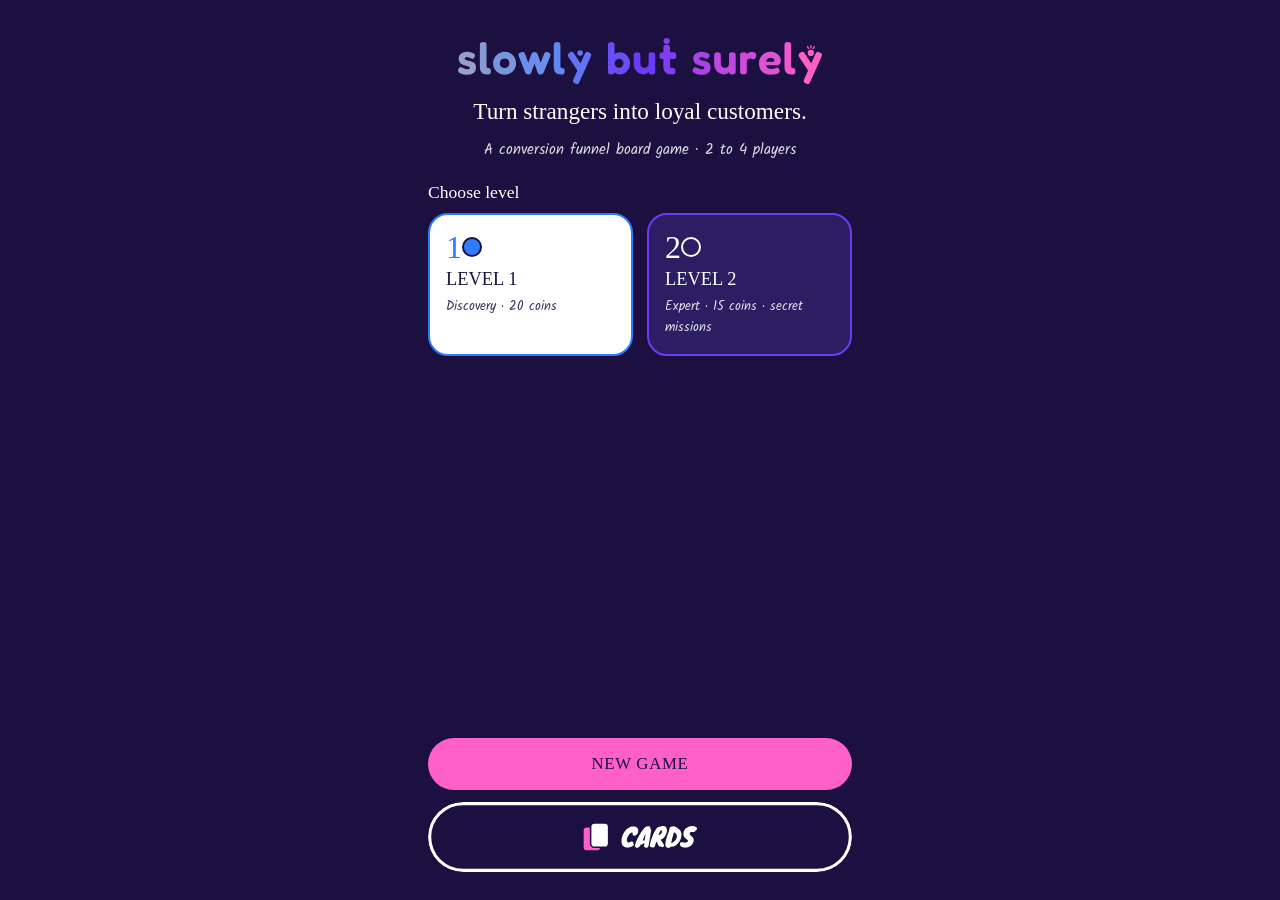
==== commit deb4e56e: "changements DA mokup3" ====
--- a/index.html
+++ b/index.html
@@ -52,10 +52,12 @@
       </div>
     </section>
 
-    <!-- Écran configuration des joueurs -->
+    <!-- Écran configuration des joueurs (logo cliquable pour revenir à l'accueil) -->
     <section id="screen-players" class="screen hidden">
       <header class="top-bar">
-        <img src="./assets/logo.svg" alt="slowly but surely" class="logo-svg">
+        <button id="btn-players-home" type="button" class="logo-btn" aria-label="Back to home">
+          <img src="./assets/logo.svg" alt="slowly but surely" class="logo-svg">
+        </button>
         <span id="players-level-badge" class="lvl-pill">LEVEL 1</span>
       </header>
       <div class="page-head">
--- a/css/style.css
+++ b/css/style.css
@@ -50,23 +50,21 @@
   gap: 12px;
 }
 
+.logo-btn { padding: 0; display: inline-flex; align-items: center; }
 .logo-svg { height: 24px; width: auto; display: block; }
 .logo-hero { height: 46px; margin: 0 auto; }
 
-/* Pilules d'en-tête */
+/* Pilules d'en-tête identiques pour LEVEL 1 et LEVEL 2 */
 .lvl-pill, .pill-outline {
   padding: 6px 16px;
   border-radius: 999px;
   border: 2px solid var(--white);
+  background: transparent;
+  color: var(--white);
   font-family: "Permanent Marker", cursive;
   font-size: 0.78rem;
   letter-spacing: 0.04em;
   white-space: nowrap;
-}
-
-.lvl-pill.is-blue {
-  background: var(--blue);
-  border-color: var(--blue);
 }
 
 .pill-white {
@@ -508,7 +506,7 @@
   flex-shrink: 0;
 }
 
-/* Guide des cartes (fidèle aux maquettes 11 et 12) */
+/* Guide des cartes */
 .guide-list-screen {
   display: flex;
   flex-direction: column;
@@ -526,7 +524,6 @@
   letter-spacing: 0.03em;
 }
 
-/* Ligne blanche avec bande verticale colorée à gauche */
 .card-row-btn {
   width: 100%;
   background: var(--white);
@@ -551,11 +548,7 @@
   background: var(--accent, var(--pink));
 }
 
-.row-right {
-  display: flex;
-  align-items: center;
-  gap: 10px;
-}
+.row-right { display: flex; align-items: center; gap: 10px; }
 
 .l2-pill {
   background: var(--ink);
@@ -566,7 +559,6 @@
   font-size: 0.72rem;
 }
 
-/* Pièce de coût blanche cerclée de rose */
 .coin-circle {
   width: 30px;
   height: 30px;
@@ -592,12 +584,7 @@
 
 .chev { opacity: 0.45; font-size: 1.2rem; }
 
-/* Vue détail d'une carte */
-.detail-top {
-  display: flex;
-  flex-direction: column;
-  gap: 14px;
-}
+.detail-top { display: flex; flex-direction: column; gap: 14px; }
 
 .back-link {
   align-self: flex-start;
@@ -622,11 +609,7 @@
   flex-direction: column;
 }
 
-/* Bandeau supérieur coloré selon l'étape */
-.detail-stripe {
-  height: 16px;
-  background: var(--accent, var(--pink));
-}
+.detail-stripe { height: 16px; background: var(--accent, var(--pink)); }
 
 .detail-body {
   padding: 24px 22px 28px;
@@ -657,20 +640,9 @@
   border-top: 1.5px solid #E5E7EB;
 }
 
-.detail-label {
-  font-weight: 700;
-  font-size: 0.95rem;
-}
-
-.detail-text {
-  margin: 0;
-  font-size: 1rem;
-  line-height: 1.4;
-}
-
-.detail-text.is-muted {
-  opacity: 0.72;
-}
+.detail-label { font-weight: 700; font-size: 0.95rem; }
+.detail-text { margin: 0; font-size: 1rem; line-height: 1.4; }
+.detail-text.is-muted { opacity: 0.72; }
 
 /* Modales */
 .modal {
